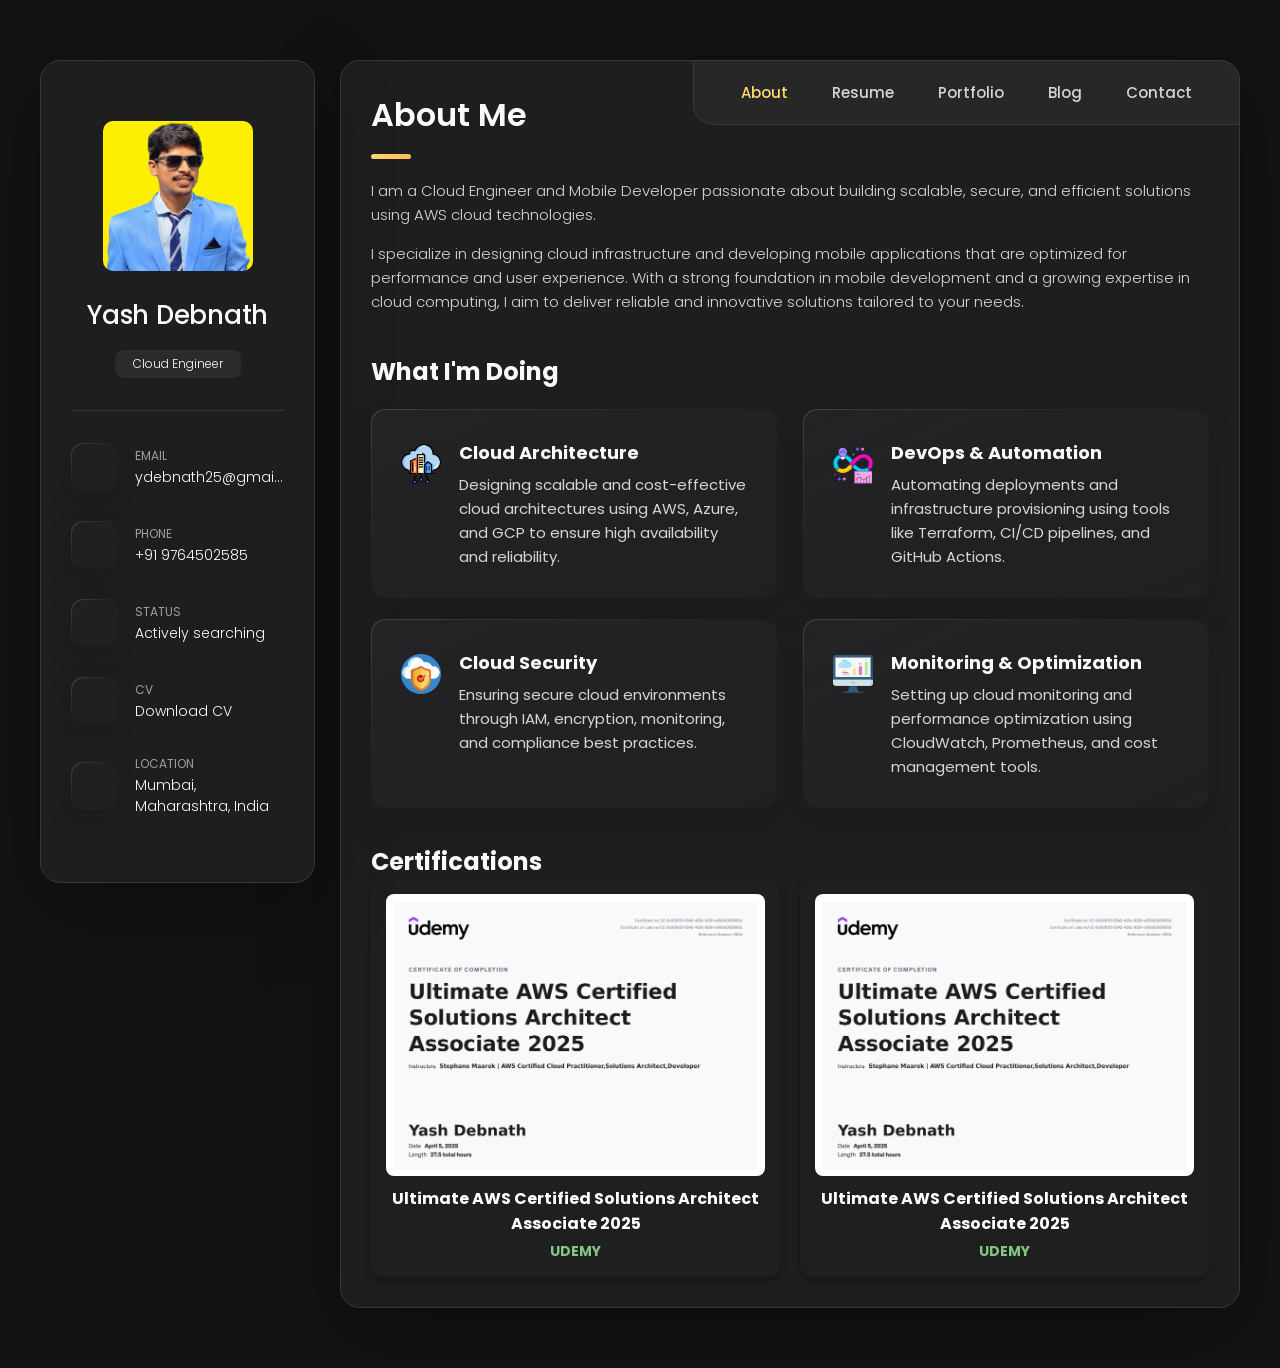
==== index.html @ f3ac8861 "updates" ====
<!DOCTYPE html>
<html lang="en">

<head>
  <meta charset="UTF-8">
  <meta http-equiv="X-UA-Compatible" content="IE=edge">
  <meta name="viewport" content="width=device-width, initial-scale=1.0">
  <title>Personal Portfolio</title>

  <!--
    - favicon
  -->
  <link rel="shortcut icon" href="./assets/images/logo.ico" type="image/x-icon">

  <!--
    - custom css link
  -->
  <link rel="stylesheet" href="./assets/css/style.css">

  <!--
    - google font link
  -->
  <link rel="preconnect" href="https://fonts.googleapis.com">
  <link rel="preconnect" href="https://fonts.gstatic.com" crossorigin>
  <link href="https://fonts.googleapis.com/css2?family=Poppins:wght@300;400;500;600&display=swap" rel="stylesheet">
</head>

<body>

  <!--
    - #MAIN
  -->

  <main>

    <!--
      - #SIDEBAR
    -->

    <aside class="sidebar" data-sidebar>

      <div class="sidebar-info">

        <figure class="avatar-box">
          <img src="./assets/images/yash_profile.png" alt="Yash Debnath" width="80">
        </figure>

        <div class="info-content">
          <h1 class="name" title="Yash Debnath">Yash Debnath</h1>

          <p class="title">Cloud Engineer</p>
        </div>

        <button class="info_more-btn" data-sidebar-btn>
          <span>Show Info</span>

          <ion-icon name="chevron-down"></ion-icon>
        </button>

      </div>

      <div class="sidebar-info_more">

        <div class="separator"></div>

        <ul class="contacts-list">

          <li class="contact-item">

            <div class="icon-box">
              <ion-icon name="mail-outline"></ion-icon>
            </div>

            <div class="contact-info">
              <p class="contact-title">Email</p>

              <a href="mailto:ydebnath25@gmail.com" class="contact-link">ydebnath25@gmail.com</a>
            </div>

          </li>

          <li class="contact-item">

            <div class="icon-box">
              <ion-icon name="phone-portrait-outline"></ion-icon>
            </div>

            <div class="contact-info">
              <p class="contact-title">Phone</p>

              <a href="tel:+12133522795" class="contact-link">+91 9764502585  </a>
            </div>

          </li>

          <li class="contact-item">
            <div class="icon-box">
              <ion-icon name="calendar-outline"></ion-icon>
            </div>
            <div class="contact-info">
              <p class="contact-title">Status</p>
              <time datetime="2025-04-24">Actively searching</time>
            </div>
          </li>
          
          <li class="contact-item">
            <div class="icon-box">
              <ion-icon name="document-outline"></ion-icon> <!-- Better icon for CV -->
            </div>
            <div class="contact-info">
              <p class="contact-title">CV</p>
              <a href="./assets/files/cv.pdf" download class="contact-link">Download CV</a>
            </div>
          </li>
          

          <li class="contact-item">

            <div class="icon-box">
              <ion-icon name="location-outline"></ion-icon>
            </div>

            <div class="contact-info">
              <p class="contact-title">Location</p>

              <address>Mumbai, Maharashtra, India</address>
            </div>

          </li>

        </ul>

        <div class="separator"></div>

        <ul class="social-list">

          <li class="social-item">
            <a href="https://www.linkedin.com/in/yash-debnath-438321228/" class="social-link" target="_blank">
              <ion-icon name="logo-linkedin"></ion-icon>
            </a>
          </li>
          
          <li class="social-item">
            <a href="https://github.com/dyash2" class="social-link" target="_blank">
              <ion-icon name="logo-github"></ion-icon>
            </a>
          </li>
          
          <li class="social-item">
            <a href="https://www.reddit.com/user/Wonderful-Ear-5003/" class="social-link" target="_blank">
              <ion-icon name="logo-reddit"></ion-icon>
            </a>
          </li>

          <li class="social-item">
            <a href="https://www.facebook.com/yash.debnath.7?mibextid=rS40aB7S9Ucbxw6v" class="social-link" target="_blank">
              <ion-icon name="logo-facebook"></ion-icon>
            </a>
          </li>
          

        </ul>

      </div>

    </aside>





    <!--
      - #main-content
    -->

    <div class="main-content">

      <!--
        - #NAVBAR
      -->

      <nav class="navbar">

        <ul class="navbar-list">

          <li class="navbar-item">
            <button class="navbar-link  active" data-nav-link>About</button>
          </li>

          <li class="navbar-item">
            <button class="navbar-link" data-nav-link>Resume</button>
          </li>

          <li class="navbar-item">
            <button class="navbar-link" data-nav-link>Portfolio</button>
          </li>

          <li class="navbar-item">
            <button class="navbar-link" data-nav-link>Blog</button>
          </li>

          <li class="navbar-item">
            <button class="navbar-link" data-nav-link>Contact</button>
          </li>

        </ul>

      </nav>





      <!--
        - #ABOUT
      -->

      <article class="about  active" data-page="about">

        <header>
          <h2 class="h2 article-title">About Me</h2>
        </header>

       <section class="about-text">
  <p>
    I am a Cloud Engineer and Mobile Developer passionate about building scalable, secure, and efficient solutions using AWS cloud technologies.
  </p>

  <p>
    I specialize in designing cloud infrastructure and developing mobile applications that are optimized for performance and user experience. With a strong foundation in mobile development and a growing expertise in cloud computing, I aim to deliver reliable and innovative solutions tailored to your needs.
  </p>
</section>

        </section>


        <!--
          - service
        -->

        <section class="service">

          <h3 class="h3 service-title">What I'm Doing</h3>
        
          <ul class="service-list">
        
            <li class="service-item">
              <div class="service-icon-box">
                <img src="./assets/images/logo/cloud_architecture.png" alt="Cloud architecture icon" width="40">
              </div>
              <div class="service-content-box">
                <h4 class="h4 service-item-title">Cloud Architecture</h4>
                <p class="service-item-text">
                  Designing scalable and cost-effective cloud architectures using AWS, Azure, and GCP to ensure high availability and reliability.
                </p>
              </div>
            </li>
        
            <li class="service-item">
              <div class="service-icon-box">
                <img src="./assets/images/logo/devops.png" alt="DevOps icon" width="40">
              </div>
              <div class="service-content-box">
                <h4 class="h4 service-item-title">DevOps & Automation</h4>
                <p class="service-item-text">
                  Automating deployments and infrastructure provisioning using tools like Terraform, CI/CD pipelines, and GitHub Actions.
                </p>
              </div>
            </li>
        
            <li class="service-item">
              <div class="service-icon-box">
                <img src="./assets/images/logo/cloud_security.png" alt="Cloud security icon" width="40">
              </div>
              <div class="service-content-box">
                <h4 class="h4 service-item-title">Cloud Security</h4>
                <p class="service-item-text">
                  Ensuring secure cloud environments through IAM, encryption, monitoring, and compliance best practices.
                </p>
              </div>
            </li>
        
            <li class="service-item">
              <div class="service-icon-box">
                <img src="./assets/images/logo/cloud_monitor.png" alt="Monitoring icon" width="40">
              </div>
              <div class="service-content-box">
                <h4 class="h4 service-item-title">Monitoring & Optimization</h4>
                <p class="service-item-text">
                  Setting up cloud monitoring and performance optimization using CloudWatch, Prometheus, and cost management tools.
                </p>
              </div>
            </li>
        
          </ul>
        
        </section>
        


        <!--
          - certifications
        -->

        <section class="certifications">
          <h3 class="h3 certifications-title">Certifications</h3>
        
          <ul class="certifications-list">
            <li class="certifications-item">
              <div class="certification-card">
                <img src="./assets/images/udemy_saa-03_jpg.jpg" alt="Java Programming Certificate" class="certificate-image">
                <h4 class="certification-title">Ultimate AWS Certified Solutions Architect Associate 2025</h4>
                <p class="certification-source">UDEMY</p>
              </div>
            </li>
        
            <li class="certifications-item">
              <div class="certification-card">
                <img src="./assets/images/udemy_saa-03_jpg.jpg" alt="Java Programming Certificate" class="certificate-image">
                <h4 class="certification-title">Ultimate AWS Certified Solutions Architect Associate 2025</h4>
                <p class="certification-source">UDEMY</p>
              </div>
            </li>
          </ul>
        </section>

        
        
        <!--
          - testimonials modal
        -->

        <div class="modal-container" data-modal-container>

          <div class="overlay" data-overlay></div>

          <section class="testimonials-modal">

            <button class="modal-close-btn" data-modal-close-btn>
              <ion-icon name="close-outline"></ion-icon>
            </button>

            <div class="modal-img-wrapper">
              <figure class="modal-avatar-box">
                <img src="./assets/images/avatar-1.png" alt="Daniel lewis" width="80" data-modal-img>
              </figure>

              <img src="./assets/images/icon-quote.svg" alt="quote icon">
            </div>

            <div class="modal-content">

              <h4 class="h3 modal-title" data-modal-title>Daniel lewis</h4>

              <time datetime="2021-06-14">14 June, 2021</time>

              <div data-modal-text>
                <p>
                  Richard was hired to create a corporate identity. We were very pleased with the work done. She has a
                  lot of experience
                  and is very concerned about the needs of client. Lorem ipsum dolor sit amet, ullamcous cididt
                  consectetur adipiscing
                  elit, seds do et eiusmod tempor incididunt ut laborels dolore magnarels alia.
                </p>
              </div>

            </div>

          </section>

        </div>


        <!--
          - clients
        -->

        <!-- <section class="clients">

          <h3 class="h3 clients-title">Clients</h3>

          <ul class="clients-list has-scrollbar">

            <li class="clients-item">
              <a href="#">
                <img src="./assets/images/logo-1-color.png" alt="client logo">
              </a>
            </li>

            <li class="clients-item">
              <a href="#">
                <img src="./assets/images/logo-2-color.png" alt="client logo">
              </a>
            </li>

            <li class="clients-item">
              <a href="#">
                <img src="./assets/images/logo-3-color.png" alt="client logo">
              </a>
            </li>

            <li class="clients-item">
              <a href="#">
                <img src="./assets/images/logo-4-color.png" alt="client logo">
              </a>
            </li>

            <li class="clients-item">
              <a href="#">
                <img src="./assets/images/logo-5-color.png" alt="client logo">
              </a>
            </li>

            <li class="clients-item">
              <a href="#">
                <img src="./assets/images/logo-6-color.png" alt="client logo">
              </a>
            </li>

          </ul>

        </section> -->

      </article>





      <!--
        - #RESUME
      -->

      <article class="resume" data-page="resume">

        <header>
          <h2 class="h2 article-title">Resume</h2>
        </header>
        <section class="timeline">

          <div class="title-wrapper">
            <div class="icon-box">
              <ion-icon name="book-outline"></ion-icon>
            </div>

            <h3 class="h3">Experience</h3>
          </div>

          <ol class="timeline-list">

            <li class="timeline-item">

              <div class="job-header">
                <h4 class="h4 timeline-item-title">Sai Ashirwad Informatia</h4>
                <span class="job-period">May 2024 - March 2025</span>
              </div>
            
              <h6 class="font-normal">Software Developer Associate - Flutter Developer</h6>

              <ul class="timeline-text">
                <li>Developed and maintained responsive mobile apps using Flutter for Android platforms</li>
                <li>Integrated REST APIs and third-party SDKs for enhanced app functionality</li>
                <li>Collaborated with UI/UX designers to implement intuitive user interfaces</li>
                <li>Performed unit testing and debugging to ensure high performance</li>
                <li>Used Git for version control and participated in code reviews</li>
              </ul>

            </li>
            <li class="timeline-item">
              <div class="job-header">
                <h4 class="h4 timeline-item-title">IDFC First Bank</h4>
                <span class="job-period">March 2023 - August 2023</span>
              </div>
            
              <h6 class="font-normal">Sales Manager - Consumer Durable Loan</h6>
            
              <ul class="timeline-text">
                <li>Developed and maintained responsive mobile apps using Flutter for Android platforms</li>
                <li>Integrated REST APIs and third-party SDKs for enhanced app functionality</li>
                <li>Collaborated with UI/UX designers to implement intuitive user interfaces</li>
                <li>Performed unit testing and debugging to ensure high performance</li>
                <li>Used Git for version control and participated in code reviews</li>
              </ul>
            </li>
            
           
          </ol>

        </section>
        <section class="timeline">

          <div class="title-wrapper">
            <div class="icon-box">
              <ion-icon name="book-outline"></ion-icon>
            </div>

            <h3 class="h3">Education</h3>
          </div>

          <ol class="timeline-list">

            <li class="timeline-item">
              <div class="job-header">
                <h4 class="h4 timeline-item-title">Annasaheb Vartak College</h4>
                <span class="job-period">2021 - 2024</span>
              </div>
              <p class="timeline-text">
                Bachelor of Science, Computer Science<br>
                
              </p>
              <p class="timeline-text">
               8.45 CGPA <br>
              </p>

            </li>

            <li class="timeline-item">
              <div class="job-header">
                <h4 class="h4 timeline-item-title">Vidyavikasini Junior College</h4>
                <span class="job-period">2019 - 2021</span>
              </div>
              <p class="timeline-text">
                Higher Secondary Certificate (HSC)
              </p>
              <p class="timeline-text">
                86.00 %<br>
               </p>
            </li>
            

          </ol>

        </section>

    

        <section class="skill">

          <h3 class="h3 skills-title">My skills</h3>

          <ul class="skills-list content-card">

            <li class="skills-item">

              <div class="title-wrapper">
                <h5 class="h5">Certifications</h5>
                <data value="80">80%</data>
              </div>

              <div class="skill-progress-bg">
                <div class="skill-progress-fill" style="width: 80%;"></div>
              </div>

            </li>

            <li class="skills-item">

              <div class="title-wrapper">
                <h5 class="h5">Graphic design</h5>
                <data value="70">70%</data>
              </div>

              <div class="skill-progress-bg">
                <div class="skill-progress-fill" style="width: 70%;"></div>
              </div>

            </li>

            <li class="skills-item">

              <div class="title-wrapper">
                <h5 class="h5">Branding</h5>
                <data value="90">90%</data>
              </div>

              <div class="skill-progress-bg">
                <div class="skill-progress-fill" style="width: 90%;"></div>
              </div>

            </li>

            <li class="skills-item">

              <div class="title-wrapper">
                <h5 class="h5">WordPress</h5>
                <data value="50">50%</data>
              </div>

              <div class="skill-progress-bg">
                <div class="skill-progress-fill" style="width: 50%;"></div>
              </div>

            </li>

          </ul>

        </section>

      </article>

<!-- [base64] -->
      <!--
        - #PORTFOLIO
      -->

      <article class="portfolio" data-page="portfolio">

        <header>
          <h2 class="h2 article-title">Portfolio</h2>
        </header>

        <section class="projects">

          <ul class="filter-list">

            <li class="filter-item">
              <button class="active" data-filter-btn>All</button>
            </li>

            <li class="filter-item">
              <button data-filter-btn>Certifications</button>
            </li>

            <li class="filter-item">
              <button data-filter-btn>Applications</button>
            </li>

            <li class="filter-item">
              <button data-filter-btn>Web development</button>
            </li>

          </ul>

          <div class="filter-select-box">

            <button class="filter-select" data-select>

              <div class="select-value" data-selecct-value>Select category</div>

              <div class="select-icon">
                <ion-icon name="chevron-down"></ion-icon>
              </div>

            </button>

            <ul class="select-list">

              <li class="select-item">
                <button data-select-item>All</button>
              </li>

              <li class="select-item">
                <button data-select-item>Certifications</button>
              </li>

              <li class="select-item">
                <button data-select-item>Applications</button>
              </li>

              <li class="select-item">
                <button data-select-item>Web development</button>
              </li>

            </ul>

          </div>

          <ul class="project-list">

            <li class="project-item  active" data-filter-item data-category="web development">
              <a href="#">

                <figure class="project-img">
                  <div class="project-item-icon-box">
                    <ion-icon name="eye-outline"></ion-icon>
                  </div>

                  <img src="./assets/images/project-1.jpg" alt="finance" loading="lazy">
                </figure>

                <h3 class="project-title">Finance</h3>

                <p class="project-category">Web development</p>

              </a>
            </li>

            <li class="project-item  active" data-filter-item data-category="web development">
              <a href="#">

                <figure class="project-img">
                  <div class="project-item-icon-box">
                    <ion-icon name="eye-outline"></ion-icon>
                  </div>

                  <img src="./assets/images/project-2.png" alt="orizon" loading="lazy">
                </figure>

                <h3 class="project-title">Orizon</h3>

                <p class="project-category">Web development</p>

              </a>
            </li>

            <li class="project-item  active" data-filter-item data-category="certifications">
              <a href="https://www.google.com" target="_blank">

                <figure class="project-img">
                  <div class="project-item-icon-box">
                    <ion-icon name="eye-outline"></ion-icon>
                  </div>

                  <img src="./assets/images/project-3.jpg" alt="fundo" loading="lazy">
                </figure>

                <h3 class="project-title">Fundo</h3>

                <p class="project-category">Certifications</p>

              </a>
            </li>

            <li class="project-item  active" data-filter-item data-category="applications">
              <a href="#">

                <figure class="project-img">
                  <div class="project-item-icon-box">
                    <ion-icon name="eye-outline"></ion-icon>
                  </div>

                  <img src="./assets/images/project-4.png" alt="brawlhalla" loading="lazy">
                </figure>

                <h3 class="project-title">Brawlhalla</h3>

                <p class="project-category">Applications</p>

              </a>
            </li>

            <li class="project-item  active" data-filter-item data-category="certifications">
              <a href="#">

                <figure class="project-img">
                  <div class="project-item-icon-box">
                    <ion-icon name="eye-outline"></ion-icon>
                  </div>

                  <img src="./assets/images/project-5.png" alt="dsm." loading="lazy">
                </figure>

                <h3 class="project-title">DSM.</h3>

                <p class="project-category">Certifications</p>

              </a>
            </li>

            <li class="project-item  active" data-filter-item data-category="certifications">
              <a href="#">

                <figure class="project-img">
                  <div class="project-item-icon-box">
                    <ion-icon name="eye-outline"></ion-icon>
                  </div>

                  <img src="./assets/images/project-6.png" alt="metaspark" loading="lazy">
                </figure>

                <h3 class="project-title">MetaSpark</h3>

                <p class="project-category">Certifications</p>

              </a>
            </li>

            <li class="project-item  active" data-filter-item data-category="web development">
              <a href="#">

                <figure class="project-img">
                  <div class="project-item-icon-box">
                    <ion-icon name="eye-outline"></ion-icon>
                  </div>

                  <img src="./assets/images/project-7.png" alt="summary" loading="lazy">
                </figure>

                <h3 class="project-title">Summary</h3>

                <p class="project-category">Web development</p>

              </a>
            </li>

            <li class="project-item  active" data-filter-item data-category="applications">
              <a href="#">

                <figure class="project-img">
                  <div class="project-item-icon-box">
                    <ion-icon name="eye-outline"></ion-icon>
                  </div>

                  <img src="./assets/images/project-8.jpg" alt="task manager" loading="lazy">
                </figure>

                <h3 class="project-title">Task Manager</h3>

                <p class="project-category">Applications</p>

              </a>
            </li>

            <li class="project-item  active" data-filter-item data-category="web development">
              <a href="#">

                <figure class="project-img">
                  <div class="project-item-icon-box">
                    <ion-icon name="eye-outline"></ion-icon>
                  </div>

                  <img src="./assets/images/project-9.png" alt="arrival" loading="lazy">
                </figure>

                <h3 class="project-title">Arrival</h3>

                <p class="project-category">Web development</p>

              </a>
            </li>

          </ul>

        </section>

      </article>

<!-- [base64] -->



      <!--
        - #BLOG
      -->

      <article class="blog" data-page="blog">

        <header>
          <h2 class="h2 article-title">Blog</h2>
        </header>

        <section class="blog-posts">

          <ul class="blog-posts-list">

            <li class="blog-post-item">
              <a href="#">

                <figure class="blog-banner-box">
                  <img src="./assets/images/blog-1.jpg" alt="Design conferences in 2022" loading="lazy">
                </figure>

                <div class="blog-content">

                  <div class="blog-meta">
                    <p class="blog-category">Design</p>

                    <span class="dot"></span>

                    <time datetime="2022-02-23">Fab 23, 2022</time>
                  </div>

                  <h3 class="h3 blog-item-title">Design conferences in 2022</h3>

                  <p class="blog-text">
                    Veritatis et quasi architecto beatae vitae dicta sunt, explicabo.
                  </p>

                </div>

              </a>
            </li>

            <li class="blog-post-item">
              <a href="#">

                <figure class="blog-banner-box">
                  <img src="./assets/images/blog-2.jpg" alt="Best fonts every designer" loading="lazy">
                </figure>

                <div class="blog-content">

                  <div class="blog-meta">
                    <p class="blog-category">Design</p>

                    <span class="dot"></span>

                    <time datetime="2022-02-23">Fab 23, 2022</time>
                  </div>

                  <h3 class="h3 blog-item-title">Best fonts every designer</h3>

                  <p class="blog-text">
                    Sed ut perspiciatis, nam libero tempore, cum soluta nobis est eligendi.
                  </p>

                </div>

              </a>
            </li>

            <li class="blog-post-item">
              <a href="#">

                <figure class="blog-banner-box">
                  <img src="./assets/images/blog-3.jpg" alt="Design digest #80" loading="lazy">
                </figure>

                <div class="blog-content">

                  <div class="blog-meta">
                    <p class="blog-category">Design</p>

                    <span class="dot"></span>

                    <time datetime="2022-02-23">Fab 23, 2022</time>
                  </div>

                  <h3 class="h3 blog-item-title">Design digest #80</h3>

                  <p class="blog-text">
                    Excepteur sint occaecat cupidatat no proident, quis nostrum exercitationem ullam corporis suscipit.
                  </p>

                </div>

              </a>
            </li>

            <li class="blog-post-item">
              <a href="#">

                <figure class="blog-banner-box">
                  <img src="./assets/images/blog-4.jpg" alt="UI interactions of the week" loading="lazy">
                </figure>

                <div class="blog-content">

                  <div class="blog-meta">
                    <p class="blog-category">Design</p>

                    <span class="dot"></span>

                    <time datetime="2022-02-23">Fab 23, 2022</time>
                  </div>

                  <h3 class="h3 blog-item-title">UI interactions of the week</h3>

                  <p class="blog-text">
                    Enim ad minim veniam, consectetur adipiscing elit, quis nostrud exercitation ullamco laboris nisi.
                  </p>

                </div>

              </a>
            </li>

            <li class="blog-post-item">
              <a href="#">

                <figure class="blog-banner-box">
                  <img src="./assets/images/blog-5.jpg" alt="The forgotten art of spacing" loading="lazy">
                </figure>

                <div class="blog-content">

                  <div class="blog-meta">
                    <p class="blog-category">Design</p>

                    <span class="dot"></span>

                    <time datetime="2022-02-23">Fab 23, 2022</time>
                  </div>

                  <h3 class="h3 blog-item-title">The forgotten art of spacing</h3>

                  <p class="blog-text">
                    Maxime placeat, sed do eiusmod tempor incididunt ut labore et dolore magna aliqua.
                  </p>

                </div>

              </a>
            </li>

            <li class="blog-post-item">
              <a href="#">

                <figure class="blog-banner-box">
                  <img src="./assets/images/blog-6.jpg" alt="Design digest #79" loading="lazy">
                </figure>

                <div class="blog-content">

                  <div class="blog-meta">
                    <p class="blog-category">Design</p>

                    <span class="dot"></span>

                    <time datetime="2022-02-23">Fab 23, 2022</time>
                  </div>

                  <h3 class="h3 blog-item-title">Design digest #79</h3>

                  <p class="blog-text">
                    Optio cumque nihil impedit uo minus quod maxime placeat, velit esse cillum.
                  </p>

                </div>

              </a>
            </li>

          </ul>

        </section>

      </article>





      <!--
        - #CONTACT
      -->

      <article class="contact" data-page="contact">

        <header>
          <h2 class="h2 article-title">Contact</h2>
        </header>

        <!-- <section class="mapbox" data-mapbox>
          <figure>
            <iframe
              src="https://www.google.com/maps/embed?pb=!1m18!1m12!1m3!1d199666.5651251294!2d-121.58334177520186!3d38.56165006739519!2m3!1f0!2f0!3f0!3m2!1i1024!2i768!4f13.1!3m3!1m2!1s0x809ac672b28397f9%3A0x921f6aaa74197fdb!2sSacramento%2C%20CA%2C%20USA!5e0!3m2!1sen!2sbd!4v1647608789441!5m2!1sen!2sbd"
              width="400" height="300" loading="lazy"></iframe>
          </figure>
        </section> -->

        <section class="contact-form">

          <!-- <h3 class="h3 form-title">Contact Form</h3> -->

          <form action="#" class="form" data-form>

            <div class="input-wrapper">
              <input type="text" name="fullname" class="form-input" placeholder="Full name" required data-form-input>

              <input type="email" name="email" class="form-input" placeholder="Email address" required data-form-input>
            </div>

            <textarea name="message" class="form-input" placeholder="Your Message" required data-form-input></textarea>

            <button class="form-btn" type="submit" disabled data-form-btn>
              <ion-icon name="paper-plane"></ion-icon>
              <span>Send Message</span>
            </button>

          </form>

        </section>

      </article>

    </div>

  </main>






  <!--
    - custom js link
  -->
  <script src="./assets/js/script.js"></script>

  <!--
  email js link
  -->
  <script type="text/javascript" src="https://cdn.emailjs.com/dist/email.min.js"></script>


  <!--
    - ionicon link
  -->
  <script type="module" src="https://unpkg.com/ionicons@5.5.2/dist/ionicons/ionicons.esm.js"></script>
  <script nomodule src="https://unpkg.com/ionicons@5.5.2/dist/ionicons/ionicons.js"></script>

</body>

</html>
---- assets/css/style.css ----
/*-----------------------------------*\
  #style.css
\*-----------------------------------*/


/**
 * copyright 2022 @codewithsadee
 */





/*-----------------------------------*\
  #CUSTOM PROPERTY
\*-----------------------------------*/

:root {

  /**
   * colors
   */

  /* gradient */

  --bg-gradient-onyx: linear-gradient(
    to bottom right, 
    hsl(240, 1%, 25%) 3%, 
    hsl(0, 0%, 19%) 97%
  );
  --bg-gradient-jet: linear-gradient(
    to bottom right, 
    hsla(240, 1%, 18%, 0.251) 0%, 
    hsla(240, 2%, 11%, 0) 100%
  ), hsl(240, 2%, 13%);
  --bg-gradient-yellow-1: linear-gradient(
    to bottom right, 
    hsl(45, 100%, 71%) 0%, 
    hsla(36, 100%, 69%, 0) 50%
  );
  --bg-gradient-yellow-2: linear-gradient(
    135deg, 
    hsla(45, 100%, 71%, 0.251) 0%, 
    hsla(35, 100%, 68%, 0) 59.86%
  ), hsl(240, 2%, 13%);
  --border-gradient-onyx: linear-gradient(
    to bottom right, 
    hsl(0, 0%, 25%) 0%, 
    hsla(0, 0%, 25%, 0) 50%
  );
  --text-gradient-yellow: linear-gradient(
    to right, 
    hsl(45, 100%, 72%), 
    hsl(35, 100%, 68%)
  );

  /* solid */
  

  --jet: hsl(0, 0%, 22%);
  --onyx: hsl(240, 1%, 17%);
  --eerie-black-1: hsl(240, 2%, 13%);
  --eerie-black-2: hsl(240, 2%, 12%);
  --smoky-black: hsl(0, 0%, 7%);
  --white-1: hsl(0, 0%, 100%);
  --white-2: hsl(0, 0%, 98%);
  --orange-yellow-crayola: hsl(45, 100%, 72%);
  --vegas-gold: hsl(45, 54%, 58%);
  --light-gray: hsl(0, 0%, 84%);
  --light-gray-70: hsla(0, 0%, 84%, 0.7);
  --bittersweet-shimmer: hsl(0, 43%, 51%);

  /**
   * typography
   */

  /* font-family */
  --ff-poppins: 'Poppins', sans-serif;

  /* font-size */
  --fs-1: 24px;
  --fs-2: 18px;
  --fs-3: 17px;
  --fs-4: 16px;
  --fs-5: 15px;
  --fs-6: 14px;
  --fs-7: 13px;
  --fs-8: 11px;

  /* font-weight */
  --fw-300: 300;
  --fw-400: 400;
  --fw-500: 500;
  --fw-600: 600;

  /**
   * shadow
   */
  
  --shadow-1: -4px 8px 24px hsla(0, 0%, 0%, 0.25);
  --shadow-2: 0 16px 30px hsla(0, 0%, 0%, 0.25);
  --shadow-3: 0 16px 40px hsla(0, 0%, 0%, 0.25);
  --shadow-4: 0 25px 50px hsla(0, 0%, 0%, 0.15);
  --shadow-5: 0 24px 80px hsla(0, 0%, 0%, 0.25);

  /**
   * transition
   */

  --transition-1: 0.25s ease;
  --transition-2: 0.5s ease-in-out;

}





/*-----------------------------------*\
  #RESET
\*-----------------------------------*/

*, *::before, *::after {
  margin: 0;
  padding: 0;
  box-sizing: border-box;
}

a { text-decoration: none; }

li { list-style: none; }

img, ion-icon, a, button, time, span { display: block; }

button {
  font: inherit;
  background: none;
  border: none;
  text-align: left;
  cursor: pointer;
}

input, textarea {
  display: block;
  width: 100%;
  background: none;
  font: inherit;
}

::selection {
  background: var(--orange-yellow-crayola);
  color: var(--smoky-black);
}

:focus { outline-color: var(--orange-yellow-crayola); }

html { font-family: var(--ff-poppins); }

body { background: var(--smoky-black); }





/*-----------------------------------*\
  #REUSED STYLE
\*-----------------------------------*/

.sidebar,
article {
  background: var(--eerie-black-2);
  border: 1px solid var(--jet);
  border-radius: 20px;
  padding: 15px;
  box-shadow: var(--shadow-1);
  z-index: 1;
}

.separator {
  width: 100%;
  height: 1px;
  background: var(--jet);
  margin: 16px 0;
}

.icon-box {
  position: relative;
  background: var(--border-gradient-onyx);
  width: 30px;
  height: 30px;
  border-radius: 8px;
  display: flex;
  justify-content: center;
  align-items: center;
  font-size: 16px;
  color: var(--orange-yellow-crayola);
  box-shadow: var(--shadow-1);
  z-index: 1;
}

.icon-box::before {
  content: "";
  position: absolute;
  inset: 1px;
  background: var(--eerie-black-1);
  border-radius: inherit;
  z-index: -1;
}

.icon-box ion-icon { --ionicon-stroke-width: 35px; }

article { display: none; }

article.active {
  display: block;
  animation: fade 0.5s ease backwards;
}

@keyframes fade {
  0% { opacity: 0; }
  100% { opacity: 1; }
}

.h2,
.h3,
.h4,
.h5 {
  color: var(--white-2);
  text-transform: capitalize;
}


.h2 { font-size: var(--fs-1); }

.h3 { font-size: var(--fs-2); }

.h4 { font-size: var(--fs-4); }

.h5 {
  font-size: var(--fs-7);
  font-weight: var(--fw-500);
}

.font-normal {
  font-size: var(--fs-7);
  color: var(--light-gray-70);
  font-weight: normal;
}

.article-title {
  position: relative;
  padding-bottom: 7px;
}

.article-title::after {
  content: "";
  position: absolute;
  bottom: 0;
  left: 0;
  width: 30px;
  height: 3px;
  background: var(--text-gradient-yellow);
  border-radius: 3px;
}

.has-scrollbar::-webkit-scrollbar {
  width: 5px; /* for vertical scrollbar */
  height: 5px; /* for horizontal scrollbar */
}

.has-scrollbar::-webkit-scrollbar-track {
  background: var(--onyx);
  border-radius: 5px;
}

.has-scrollbar::-webkit-scrollbar-thumb {
  background: var(--orange-yellow-crayola);
  border-radius: 5px;
}

.has-scrollbar::-webkit-scrollbar-button { width: 20px; }

.content-card {
  position: relative;
  background: var(--border-gradient-onyx);
  padding: 15px;
  padding-top: 45px;
  border-radius: 14px;
  box-shadow: var(--shadow-2);
  cursor: pointer;
  z-index: 1;
}

.content-card::before {
  content: "";
  position: absolute;
  inset: 1px;
  background: var(--bg-gradient-jet);
  border-radius: inherit;
  z-index: -1;
}





/*-----------------------------------*\
  #MAIN
\*-----------------------------------*/

main {
  margin: 15px 12px;
  margin-bottom: 75px;
  min-width: 259px;
}





/*-----------------------------------*\
  #SIDEBAR
\*-----------------------------------*/

.sidebar {
  margin-bottom: 15px;
  max-height: 112px;
  overflow: hidden;
  transition: var(--transition-2);
}

.sidebar.active { max-height: 405px; }

.sidebar-info {
  position: relative;
  display: flex;
  justify-content: flex-start;
  align-items: center;
  gap: 15px;
}

.avatar-box {
  background: var(--bg-gradient-onyx);
  border-radius: 20px;
}

.info-content .name {
  color: var(--white-2);
  font-size: var(--fs-3);
  font-weight: var(--fw-500);
  letter-spacing: -0.25px;
  margin-bottom: 10px;
}

.info-content .title {
  color: var(--white-1);
  background: var(--onyx);
  font-size: var(--fs-8);
  font-weight: var(--fw-300);
  width: max-content;
  padding: 3px 12px;
  border-radius: 8px;
}

.info_more-btn {
  position: absolute;
  top: -15px;
  right: -15px;
  border-radius: 0 15px;
  font-size: 13px;
  color: var(--orange-yellow-crayola);
  background: var(--border-gradient-onyx);
  padding: 10px;
  box-shadow: var(--shadow-2);
  transition: var(--transition-1);
  z-index: 1;
}

.info_more-btn::before {
  content: "";
  position: absolute;
  inset: 1px;
  border-radius: inherit;
  background: var(--bg-gradient-jet);
  transition: var(--transition-1);
  z-index: -1;
}

.info_more-btn:hover,
.info_more-btn:focus { background: var(--bg-gradient-yellow-1); }

.info_more-btn:hover::before,
.info_more-btn:focus::before { background: var(--bg-gradient-yellow-2); }

.info_more-btn span { display: none; }

.sidebar-info_more {
  opacity: 0;
  visibility: hidden;
  transition: var(--transition-2);
}

.sidebar.active .sidebar-info_more {
  opacity: 1;
  visibility: visible;
}

.contacts-list {
  display: grid;
  grid-template-columns: 1fr;
  gap: 16px;
}

.contact-item {
  min-width: 100%;
  display: flex;
  align-items: center;
  gap: 16px;
}

.contact-info {
  max-width: calc(100% - 46px);
  width: calc(100% - 46px);
}

.contact-title {
  color: var(--light-gray-70);
  font-size: var(--fs-8);
  text-transform: uppercase;
  margin-bottom: 2px;
}

.contact-info :is(.contact-link, time, address) {
  color: var(--white-2);
  font-size: var(--fs-7);
}

.contact-info address { font-style: normal; }

.social-list {
  display: flex;
  justify-content: flex-start;
  align-items: center;
  gap: 15px;
  padding-bottom: 4px;
  padding-left: 7px;
}

.social-item .social-link {
  color: var(--light-gray-70);
  font-size: 18px;
}


.social-item .social-link:hover { color: var(--light-gray); }





/*-----------------------------------*\
  #NAVBAR
\*-----------------------------------*/

.navbar {
  position: fixed;
  bottom: 0;
  left: 0;
  width: 100%;
  background: hsla(240, 1%, 17%, 0.75);
  backdrop-filter: blur(10px);
  border: 1px solid var(--jet);
  border-radius: 12px 12px 0 0;
  box-shadow: var(--shadow-2);
  z-index: 5;
}

.navbar-list {
  display: flex;
  flex-wrap: wrap;
  justify-content: center;
  align-items: center;
  padding: 0 10px;
}

.navbar-link {
  color: var(--light-gray);
  font-size: var(--fs-8);
  padding: 20px 7px;
  transition: color var(--transition-1);
}

.navbar-link:hover,
.navbar-link:focus { color: var(--light-gray-70); }

.navbar-link.active { color: var(--orange-yellow-crayola); }





/*-----------------------------------*\
  #ABOUT
\*-----------------------------------*/

.about .article-title { margin-bottom: 15px; }

.about-text {
  color: var(--light-gray);
  font-size: var(--fs-6);
  font-weight: var(--fw-300);
  line-height: 1.6;
}

.about-text p { margin-bottom: 15px; }



/**
 * #service 
 */

.service { margin-bottom: 35px; }

.service-title { margin-bottom: 20px; }

.service-list {
  display: grid;
  grid-template-columns: 1fr;
  gap: 20px;
}

.service-item {
  position: relative;
  background: var(--border-gradient-onyx);
  padding: 20px;
  border-radius: 14px;
  box-shadow: var(--shadow-2);
  z-index: 1;
}

.service-item::before {
  content: "";
  position: absolute;
  inset: 1px;
  background: var(--bg-gradient-jet);
  border-radius: inherit;
  z-index: -1;
}

.service-icon-box { margin-bottom: 10px; }

.service-icon-box img { margin: auto; }

.service-content-box { text-align: center; }

.service-item-title { margin-bottom: 7px; }

.service-item-text {
  color: var(--light-gray);
  font-size: var(--fs-6);
  font-weight: var(--fw-3);
  line-height: 1.6;
}


/**
 * #testimonials 
 */

.testimonials { margin-bottom: 30px; }

.testimonials-title { margin-bottom: 20px; }

.testimonials-list {
  display: flex;
  justify-content: flex-start;
  align-items: flex-start;
  gap: 15px;
  margin: 0 -15px;
  padding: 25px 15px;
  padding-bottom: 35px;
  overflow-x: auto;
  scroll-behavior: smooth;
  overscroll-behavior-inline: contain;
  scroll-snap-type: inline mandatory;
}

.testimonials-item {
  min-width: 100%;
  scroll-snap-align: center;
}

.testimonials-avatar-box {
  position: absolute;
  top: 0;
  left: 0;
  transform: translate(15px, -25px);
  background: var(--bg-gradient-onyx);
  border-radius: 14px;
  box-shadow: var(--shadow-1);
}

.testimonials-item-title { margin-bottom: 7px; }

.testimonials-text {
  color: var(--light-gray);
  font-size: var(--fs-6);
  font-weight: var(--fw-300);
  line-height: 1.6;
  display: -webkit-box;
  line-clamp: 4;
  -webkit-line-clamp: 4;
  -webkit-box-orient: vertical;
  overflow: hidden;
}


/**
 * #testimonials-modal
 */

.modal-container {
  position: fixed;
  top: 0;
  left: 0;
  width: 100%;
  height: 100%;
  display: flex;
  justify-content: center;
  align-items: center;
  overflow-y: auto;
  overscroll-behavior: contain;
  z-index: 20;
  pointer-events: none;
  visibility: hidden;
}

.modal-container::-webkit-scrollbar { display: none; }

.modal-container.active {
  pointer-events: all;
  visibility: visible;
}

.overlay {
  position: fixed;
  top: 0;
  left: 0;
  width: 100%;
  height: 100vh;
  background: hsl(0, 0%, 5%);
  opacity: 0;
  visibility: hidden;
  pointer-events: none;
  z-index: 1;
  transition: var(--transition-1);
}

.overlay.active {
  opacity: 0.8;
  visibility: visible;
  pointer-events: all;
}

.testimonials-modal {
  background: var(--eerie-black-2);
  position: relative;
  padding: 15px;
  margin: 15px 12px;
  border: 1px solid var(--jet);
  border-radius: 14px;
  box-shadow: var(--shadow-5);
  transform: scale(1.2);
  opacity: 0;
  transition: var(--transition-1);
  z-index: 2;
}

.modal-container.active .testimonials-modal {
  transform: scale(1);
  opacity: 1;
}

.modal-close-btn {
  position: absolute;
  top: 15px;
  right: 15px;
  background: var(--onyx);
  border-radius: 8px;
  width: 32px;
  height: 32px;
  display: flex;
  justify-content: center;
  align-items: center;
  color: var(--white-2);
  font-size: 18px;
  opacity: 0.7;
}

.modal-close-btn:hover,
.modal-close-btn:focus { opacity: 1; }

.modal-close-btn ion-icon { --ionicon-stroke-width: 50px; }

.modal-avatar-box {
  background: var(--bg-gradient-onyx);
  width: max-content;
  border-radius: 14px;
  margin-bottom: 15px;
  box-shadow: var(--shadow-2);
}

.modal-img-wrapper > img { display: none; }

.modal-title { margin-bottom: 4px; }

.modal-content time {
  font-size: var(--fs-6);
  color: var(--light-gray-70);
  font-weight: var(--fw-300);
  margin-bottom: 10px;
}

.modal-content p {
  color: var(--light-gray);
  font-size: var(--fs-6);
  font-weight: var(--fw-300);
  line-height: 1.6;
}

.certifications-list {
  list-style: none;
  padding: 0;
  display: grid;
  grid-template-columns: repeat(auto-fit, minmax(210px, 1fr));
  gap: 20px;
}

.certification-card {
  background-color: #1f1f1f;
  border-radius: 12px;
  padding: 15px;
  text-align: center;
  box-shadow: 0 4px 8px rgba(0,0,0,0.3);
}

.certificate-image {
  width: 100%;
  height: auto;
  border-radius: 8px;
}

.certification-title {
  font-size: 16px;
  margin: 10px 0 5px;
  color: #ffffff;
}

.certification-source {
  font-size: 14px;
  color: #81c784;
  font-weight: bold;
}



/**
 * #clients 
 */

.clients { margin-bottom: 15px; }

.clients-list {
  display: flex;
  justify-content: flex-start;
  align-items: flex-start;
  gap: 15px;
  margin: 0 -15px;
  padding: 25px;
  padding-bottom: 25px;
  overflow-x: auto;
  scroll-behavior: smooth;
  overscroll-behavior-inline: contain;
  scroll-snap-type: inline mandatory;
  scroll-padding-inline: 25px;
}

.clients-item {
  min-width: 50%;
  scroll-snap-align: start;
}

.clients-item img {
  width: 100%;
  filter: grayscale(1);
  transition: var(--transition-1);
}

.clients-item img:hover { filter: grayscale(0); }





/*-----------------------------------*\
  #RESUME
\*-----------------------------------*/

.article-title { margin-bottom: 30px; }


/**
 * education and experience 
 */

.timeline { margin-bottom: 30px; }

.timeline .title-wrapper {
  display: flex;
  align-items: center;
  gap: 15px;
  margin-bottom: 25px;
}

.timeline-list {
  font-size: var(--fs-6);
  margin-left: 45px;
}

.timeline-item { position: relative; }

.timeline-item:not(:last-child) { margin-bottom: 20px; }

.job-header {
  display: flex;
  justify-content: space-between;
  align-items: center;
  margin-bottom: 10px; /* Adjust space between job title and period */
}

.timeline-item-title {
  font-size: var(--fs-6);
  line-height: 1.3;
  margin: 0;
}

.job-period {
  font-size: 0.95rem;
  color: var(--light-gray);
}


.timeline-list span {
  color: var(--vegas-gold);
  font-weight: var(--fw-400);
  line-height: 1.6;
}

.timeline-item:not(:last-child)::before {
  content: "";
  position: absolute;
  top: -25px;
  left: -30px;
  width: 1px;
  height: calc(100% + 50px);
  background: var(--jet);
}

.timeline-item::after {
  content: "";
  position: absolute;
  top: 5px;
  left: -33px;
  height: 6px;
  width: 6px;
  background: var(--text-gradient-yellow);
  border-radius: 50%;
  box-shadow: 0 0 0 4px var(--jet);
}

.timeline-text {
  color: var(--light-gray-70);
  font-weight: var(--fw-300);
  line-height: 1.6;
  padding-left: 20px;
  list-style: none; /* Remove default bullets */
  position: relative;
}

.timeline-text li {
  position: relative;
  padding-left: 15px;
}

.timeline-text li::before {
  content: '•';
  position: absolute;
  left: 0;
  color: white; /* Bullet color */
  font-size: 1.2em;
  line-height: 1;
}




/**
 * skills 
 */

.skills-title { margin-bottom: 20px; }

.skills-list { padding: 20px; }


.skills-item:not(:last-child) { margin-bottom: 15px; }

.skill .title-wrapper {
  display: flex;
  align-items: center;
  gap: 5px;
  margin-bottom: 8px;
}

.skill .title-wrapper data {
  color: var(--light-gray);
  font-size: var(--fs-7);
  font-weight: var(--fw-300);
}

.skill-progress-bg {
  background: var(--jet);
  width: 100%;
  height: 8px;
  border-radius: 10px;
}

.skill-progress-fill {
  background: var(--text-gradient-yellow);
  height: 100%;
  border-radius: inherit;
}





/*-----------------------------------*\
  #PORTFOLIO
\*-----------------------------------*/

.filter-list { display: none; }

.filter-select-box {
  position: relative;
  margin-bottom: 25px;
}

.filter-select {
  background: var(--eerie-black-2);
  color: var(--light-gray);
  display: flex;
  justify-content: space-between;
  align-items: center;
  width: 100%;
  padding: 12px 16px;
  border: 1px solid var(--jet);
  border-radius: 14px;
  font-size: var(--fs-6);
  font-weight: var(--fw-300);
}

.filter-select.active .select-icon { transform: rotate(0.5turn); }

.select-list {
  background: var(--eerie-black-2);
  position: absolute;
  top: calc(100% + 6px);
  width: 100%;
  padding: 6px;
  border: 1px solid var(--jet);
  border-radius: 14px;
  z-index: 2;
  opacity: 0;
  visibility: hidden;
  pointer-events: none;
  transition: 0.15s ease-in-out;
}

.filter-select.active + .select-list {
  opacity: 1;
  visibility: visible;
  pointer-events: all;
}

.select-item button {
  background: var(--eerie-black-2);
  color: var(--light-gray);
  font-size: var(--fs-6);
  font-weight: var(--fw-300);
  text-transform: capitalize;
  width: 100%;
  padding: 8px 10px;
  border-radius: 8px;
}

.select-item button:hover { --eerie-black-2: hsl(240, 2%, 20%); }

.project-list {
  display: grid;
  grid-template-columns: 1fr;
  gap: 30px;
  margin-bottom: 10px;
}

.project-item { display: none; }

.project-item.active {
  display: block;
  animation: scaleUp 0.25s ease forwards;
}

@keyframes scaleUp {
  0% { transform: scale(0.5); }
  100% { transform: scale(1); }
}

.project-item > a { width: 100%; }

.project-img {
  position: relative;
  width: 100%;
  height: 200px;
  border-radius: 16px;
  overflow: hidden;
  margin-bottom: 15px;
}

.project-img::before {
  content: "";
  position: absolute;
  top: 0;
  left: 0;
  width: 100%;
  height: 100%;
  background: transparent;
  z-index: 1;
  transition: var(--transition-1);
}

.project-item > a:hover .project-img::before { background: hsla(0, 0%, 0%, 0.5); }

.project-item-icon-box {
  --scale: 0.8;

  background: var(--jet);
  color: var(--orange-yellow-crayola);
  position: absolute;
  top: 50%;
  left: 50%;
  transform: translate(-50%, -50%) scale(var(--scale));
  font-size: 20px;
  padding: 18px;
  border-radius: 12px;
  opacity: 0;
  z-index: 1;
  transition: var(--transition-1);
}

.project-item > a:hover .project-item-icon-box {
  --scale: 1;
  opacity: 1;
}

.project-item-icon-box ion-icon { --ionicon-stroke-width: 50px; }

.project-img img {
  width: 100%;
  height: 100%;
  object-fit: cover;
  transition: var(--transition-1);
}

.project-item > a:hover img { transform: scale(1.1); }

.project-title,
.project-category { margin-left: 10px; }

.project-title {
  color: var(--white-2);
  font-size: var(--fs-5);
  font-weight: var(--fw-400);
  text-transform: capitalize;
  line-height: 1.3;
}

.project-category {
  color: var(--light-gray-70);
  font-size: var(--fs-6);
  font-weight: var(--fw-300);
}





/*-----------------------------------*\
  #BLOG
\*-----------------------------------*/

.blog-posts { margin-bottom: 10px; }

.blog-posts-list {
  display: grid;
  grid-template-columns: 1fr;
  gap: 20px;
}

.blog-post-item > a {
  position: relative;
  background: var(--border-gradient-onyx);
  height: 100%;
  box-shadow: var(--shadow-4);
  border-radius: 16px;
  z-index: 1;
}

.blog-post-item > a::before {
  content: "";
  position: absolute;
  inset: 1px;
  border-radius: inherit;
  background: var(--eerie-black-1);
  z-index: -1;
}

.blog-banner-box {
  width: 100%;
  height: 200px;
  border-radius: 12px;
  overflow: hidden;
}

.blog-banner-box img {
  width: 100%;
  height: 100%;
  object-fit: cover;
  transition: var(--transition-1);
}

.blog-post-item > a:hover .blog-banner-box img { transform: scale(1.1); }

.blog-content { padding: 15px; }

.blog-meta {
  display: flex;
  justify-content: flex-start;
  align-items: center;
  gap: 7px;
  margin-bottom: 10px;
}

.blog-meta :is(.blog-category, time) {
  color: var(--light-gray-70);
  font-size: var(--fs-6);
  font-weight: var(--fw-300);
}

.blog-meta .dot {
  background: var(--light-gray-70);
  width: 4px;
  height: 4px;
  border-radius: 4px;
}

.blog-item-title {
  margin-bottom: 10px;
  line-height: 1.3;
  transition: var(--transition-1);
}

.blog-post-item > a:hover .blog-item-title { color: var(--orange-yellow-crayola); }

.blog-text {
  color: var(--light-gray);
  font-size: var(--fs-6);
  font-weight: var(--fw-300);
  line-height: 1.6;
}





/*-----------------------------------*\
  #CONTACT
\*-----------------------------------*/

.mapbox {
  position: relative;
  height: 250px;
  width: 100%;
  border-radius: 16px;
  margin-bottom: 30px;
  border: 1px solid var(--jet);
  overflow: hidden;
}

.mapbox figure { height: 100%; }

.mapbox iframe {
  width: 100%;
  height: 100%;
  border: none;
  filter: grayscale(1) invert(1);
}

.contact-form { margin-bottom: 10px; }

.form-title { margin-bottom: 20px; }

.input-wrapper {
  display: grid;
  grid-template-columns: 1fr;
  gap: 25px;
  margin-bottom: 25px;
}

.form-input {
  color: var(--white-2);
  font-size: var(--fs-6);
  font-weight: var(--fw-400);
  padding: 13px 20px;
  border: 1px solid var(--jet);
  border-radius: 14px;
  outline: none;
}

.form-input::placeholder { font-weight: var(--fw-500); }

.form-input:focus { border-color: var(--orange-yellow-crayola); }

textarea.form-input {
  min-height: 100px;
  height: 120px;
  max-height: 200px;
  resize: vertical;
  margin-bottom: 25px;
}

textarea.form-input::-webkit-resizer { display: none; }

.form-input:focus:invalid { border-color: var(--bittersweet-shimmer); }

.form-btn {
  position: relative;
  width: 100%;
  background: var(--border-gradient-onyx);
  color: var(--orange-yellow-crayola);
  display: flex;
  justify-content: center;
  align-items: center;
  gap: 10px;
  padding: 13px 20px;
  border-radius: 14px;
  font-size: var(--fs-6);
  text-transform: capitalize;
  box-shadow: var(--shadow-3);
  z-index: 1;
  transition: var(--transition-1);
}

.form-btn::before {
  content: "";
  position: absolute;
  inset: 1px;
  background: var(--bg-gradient-jet);
  border-radius: inherit;
  z-index: -1;
  transition: var(--transition-1);
}

.form-btn ion-icon { font-size: 16px; }

.form-btn:hover { background: var(--bg-gradient-yellow-1); }

.form-btn:hover::before { background: var(--bg-gradient-yellow-2); }

.form-btn:disabled {
  opacity: 0.7;
  cursor: not-allowed;
}

.form-btn:disabled:hover { background: var(--border-gradient-onyx); }

.form-btn:disabled:hover::before { background: var(--bg-gradient-jet); }





/*-----------------------------------*\
  #RESPONSIVE
\*-----------------------------------*/

/**
 * responsive larger than 450px screen
 */

@media (min-width: 450px) {

  /**
   * client
   */

  .clients-item { min-width: calc(33.33% - 10px); }



  /**
   * #PORTFOLIO, BLOG 
   */

  .project-img,
  .blog-banner-box { height: auto; }

}





/**
 * responsive larger than 580px screen
 */

@media (min-width: 580px) {

  /**
   * CUSTOM PROPERTY
   */

  :root {

    /**
     * typography
     */

    --fs-1: 32px;
    --fs-2: 24px;
    --fs-3: 26px;
    --fs-4: 18px;
    --fs-6: 15px;
    --fs-7: 15px;
    --fs-8: 12px;

  }



  /**
   * #REUSED STYLE
   */

  .sidebar, article {
    width: 520px;
    margin-inline: auto;
    padding: 30px;
  }

  .article-title {
    font-weight: var(--fw-600);
    padding-bottom: 15px;
  }

  .article-title::after {
    width: 40px;
    height: 5px;
  }

  .icon-box {
    width: 48px;
    height: 48px;
    border-radius: 12px;
    font-size: 18px;
  }



  /**
   * #MAIN
   */

  main {
    margin-top: 60px;
    margin-bottom: 100px;
  }



  /**
   * #SIDEBAR
   */

   

  .sidebar {
    max-height: 180px;
    margin-bottom: 30px;
  }

  .sidebar.active { max-height: 584px; }

  .sidebar-info { gap: 25px; }

  .avatar-box {
    border-radius: 30px; /* Optional – applies to the container */
  }
  
  .avatar-box img {
    width: 120px;
    border-radius: 10px; /* This adds the 10px curve to the image itself */
  }
  

  .info-content .name { margin-bottom: 15px; }

  .info-content .title { padding: 5px 18px; }

  .info_more-btn {
    top: -30px;
    right: -30px;
    padding: 10px 15px;
  }

  .info_more-btn span {
    display: block;
    font-size: var(--fs-8);
  }

  .info_more-btn ion-icon { display: none; }

  .separator { margin: 32px 0; }

  .contacts-list { gap: 20px; }

  .contact-info {
    max-width: calc(100% - 64px);
    width: calc(100% - 64px);
  }



  /**
   * #NAVBAR
   */

  .navbar { border-radius: 20px 20px 0 0; }

  .navbar-list { gap: 20px; }

  .navbar-link { --fs-8: 14px; }



  /**
   * #ABOUT
   */

  .about .article-title { margin-bottom: 20px; }

  .about-text { margin-bottom: 40px; }

  /* service */

  .service-item {
    display: flex;
    justify-content: flex-start;
    align-items: flex-start;
    gap: 18px;
    padding: 30px;
  }

  .service-icon-box {
    margin-bottom: 0;
    margin-top: 5px;
  }

  .service-content-box { text-align: left; }

  /* testimonials */

  .testimonials-title { margin-bottom: 25px; }

  .testimonials-list {
    gap: 30px;
    margin: 0 -30px;
    padding: 30px;
    padding-bottom: 35px;
  }

  .content-card {
    padding: 30px;
    padding-top: 25px;
  }

  .testimonials-avatar-box {
    transform: translate(30px, -30px);
    border-radius: 20px;
  }

  .testimonials-avatar-box img { width: 80px; }

  .testimonials-item-title {
    margin-bottom: 10px;
    margin-left: 95px;
  }

  .testimonials-text {
    line-clamp: 2;
    -webkit-line-clamp: 2;
  }

  /* testimonials modal */

  .modal-container { padding: 20px; }

  .testimonials-modal {
    display: flex;
    justify-content: flex-start;
    align-items: stretch;
    gap: 25px;
    padding: 30px;
    border-radius: 20px;
  }

  .modal-img-wrapper {
    display: flex;
    flex-direction: column;
    align-items: center;
  }

  .modal-avatar-box {
    border-radius: 18px;
    margin-bottom: 0;
  }

  .modal-avatar-box img { width: 65px; }

  .modal-img-wrapper > img {
    display: block;
    flex-grow: 1;
    width: 35px;
  }

  /* clients */

  .clients-list {
    gap: 50px;
    margin: 0 -30px;
    padding: 45px;
    scroll-padding-inline: 45px;
  }

  .clients-item { min-width: calc(33.33% - 35px); }



  /**
   * #RESUME
   */

  .timeline-list { margin-left: 65px; }

  .timeline-item:not(:last-child)::before { left: -40px; }

  .timeline-item::after {
    height: 8px;
    width: 8px;
    left: -43px;
  }

  .skills-item:not(:last-child) { margin-bottom: 25px; }



  /**
   * #PORTFOLIO, BLOG
   */

  .project-img, .blog-banner-box { border-radius: 16px; }

  .blog-posts-list { gap: 30px; }

  .blog-content { padding: 25px; }



  /**
   * #CONTACT
   */

  .mapbox {
    height: 380px;
    border-radius: 18px;
  }

  .input-wrapper {
    gap: 30px;
    margin-bottom: 30px;
  }

  .form-input { padding: 15px 20px; }

  textarea.form-input { margin-bottom: 30px; }

  .form-btn {
    --fs-6: 16px;
    padding: 16px 20px;
  }

  .form-btn ion-icon { font-size: 18px; }

}





/**
 * responsive larger than 768px screen
 */

@media (min-width: 768px) {

  /**
   * REUSED STYLE
   */

  .sidebar, article { width: 700px; }

  .has-scrollbar::-webkit-scrollbar-button { width: 100px; }



  /**
   * SIDEBAR
   */

  .contacts-list {
    grid-template-columns: 1fr 1fr;
    gap: 30px 15px;
  }



  /**
   * NAVBAR
   */

  .navbar-link { --fs-8: 15px; }



  /**
   * ABOUT
   */

  /* testimonials modal */

  .testimonials-modal {
    gap: 35px;
    max-width: 680px;
  }

  .modal-avatar-box img { width: 80px; }



  /**
   * PORTFOLIO
   */

  .article-title { padding-bottom: 20px; }

  .filter-select-box { display: none; }

  .filter-list {
    display: flex;
    justify-content: flex-start;
    align-items: center;
    gap: 25px;
    padding-left: 5px;
    margin-bottom: 30px;
  }

  .filter-item button {
    color: var(--light-gray);
    font-size: var(--fs-5);
    transition: var(--transition-1);
  }

  .filter-item button:hover { color: var(--light-gray-70); }

  .filter-item button.active { color: var(--orange-yellow-crayola); }

  /* portfolio and blog grid */

  .project-list, .blog-posts-list { grid-template-columns: 1fr 1fr; }



  /**
   * CONTACT
   */

  .input-wrapper { grid-template-columns: 1fr 1fr; }

  .form-btn {
    width: max-content;
    margin-left: auto;
  }
  
}





/**
 * responsive larger than 1024px screen
 */

@media (min-width: 1024px) {

  /**
   * CUSTOM PROPERTY
   */

  :root {

    /**
    * shadow
    */

    --shadow-1: -4px 8px 24px hsla(0, 0%, 0%, 0.125);
    --shadow-2: 0 16px 30px hsla(0, 0%, 0%, 0.125);
    --shadow-3: 0 16px 40px hsla(0, 0%, 0%, 0.125);

  }



  /**
   * REUSED STYLE
   */

  .sidebar, article {
    width: 950px;
    box-shadow: var(--shadow-5);
  }



  /**
   * MAIN 
   */

  main { margin-bottom: 60px; }

  .main-content {
    position: relative;
    width: max-content;
    margin: auto;
  }



  /**
   * NAVBAR
   */

  .navbar {
    position: absolute;
    bottom: auto;
    top: 0;
    left: auto;
    right: 0;
    width: max-content;
    border-radius: 0 20px;
    padding: 0 20px;
    box-shadow: none;
  }

  .navbar-list {
    gap: 30px;
    padding: 0 20px;
  }

  .navbar-link { font-weight: var(--fw-500); }



  /**
   * ABOUT
   */

  /* service */

  .service-list {
    grid-template-columns: 1fr 1fr;
    gap: 20px 25px;
  }

  /* testimonials */

  .testimonials-item { min-width: calc(50% - 15px); }

  /* clients */

  .clients-item { min-width: calc(25% - 38px); }



  /**
   * PORTFOLIO
   */

  .project-list { grid-template-columns: repeat(3, 1fr); }



  /**
   * BLOG
   */

  .blog-banner-box { height: 230px; }

}





/**
 * responsive larger than 1250px screen
 */

@media (min-width: 1250px) {

  /**
   * RESET
   */

  body::-webkit-scrollbar { width: 20px; }

  body::-webkit-scrollbar-track { background: var(--smoky-black); }

  body::-webkit-scrollbar-thumb {
    border: 5px solid var(--smoky-black);
    background: hsla(0, 0%, 100%, 0.1);
    border-radius: 20px;
    box-shadow: inset 1px 1px 0 hsla(0, 0%, 100%, 0.11),
                inset -1px -1px 0 hsla(0, 0%, 100%, 0.11);
  }

  body::-webkit-scrollbar-thumb:hover { background: hsla(0, 0%, 100%, 0.15); }

  body::-webkit-scrollbar-button { height: 60px; }



  /**
   * REUSED STYLE
   */

  .sidebar, article { width: auto; }

  article { min-height: 100%; }



  /**
   * MAIN
   */

  main {
    max-width: 1200px;
    margin-inline: auto;
    display: flex;
    justify-content: center;
    align-items: stretch;
    gap: 25px;
  }

  .main-content {
    min-width: 75%;
    width: 75%;
    margin: 0;
  }



  /**
   * SIDEBAR
   */

  .sidebar {
    position: sticky;
    top: 60px;
    max-height: max-content;
    height: 100%;
    margin-bottom: 0;
    padding-top: 60px;
    z-index: 1;
  }

  .sidebar-info { flex-direction: column; }

  .avatar-box img { width: 150px; }

  .info-content .name {
    white-space: nowrap;
    text-align: center;
  }

  .info-content .title { margin: auto; }

  .info_more-btn { display: none; }

  .sidebar-info_more {
    opacity: 1;
    visibility: visible;
  }

  .contacts-list { grid-template-columns: 1fr; }

  .contact-info :is(.contact-link) {
    white-space: nowrap;
    overflow: hidden;
    text-overflow: ellipsis;
  }

  .contact-info :is(.contact-link, time, address) {
    --fs-7: 14px;
    font-weight: var(--fw-300);
  }

  .separator:last-of-type {
    margin: 15px 0;
    opacity: 0;
  }

  .social-list { justify-content: center; }



  /**
	 * RESUME
	 */

  .timeline-text { max-width: 700px; }

}
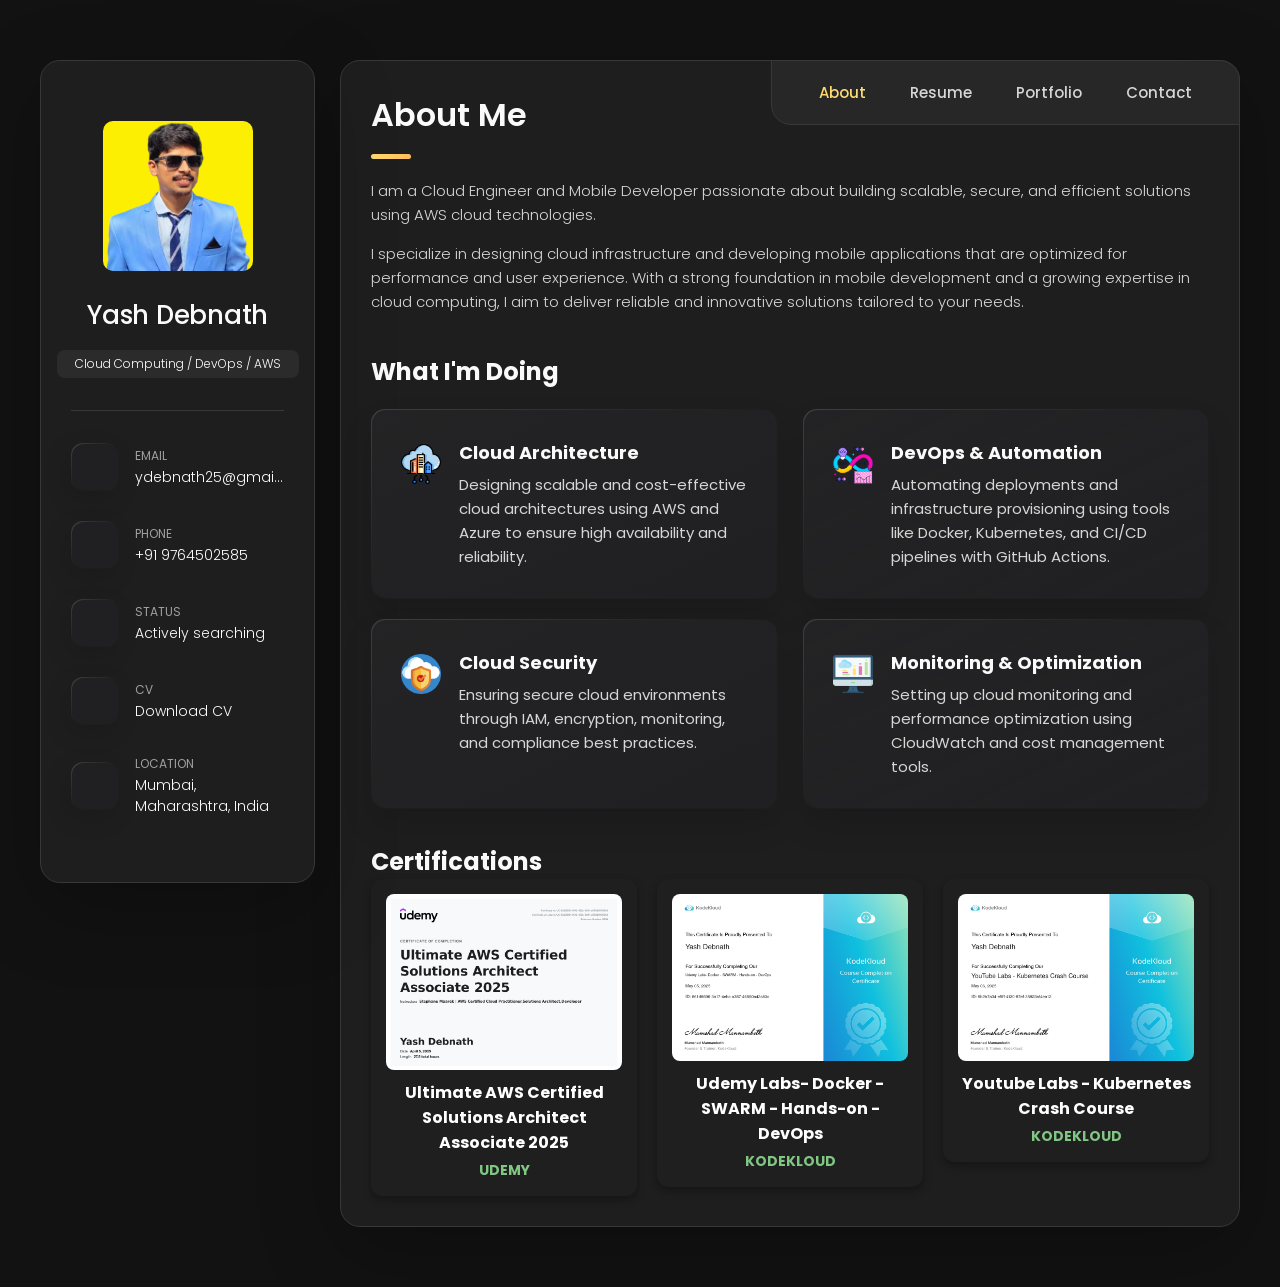
==== commit 7f9bb889: "updates to the portfolio" ====
--- a/index.html
+++ b/index.html
@@ -48,7 +48,7 @@
         <div class="info-content">
           <h1 class="name" title="Yash Debnath">Yash Debnath</h1>
 
-          <p class="title">Cloud Engineer</p>
+          <p class="title">Cloud Computing / DevOps / AWS </p>
         </div>
 
         <button class="info_more-btn" data-sidebar-btn>
@@ -195,9 +195,9 @@
             <button class="navbar-link" data-nav-link>Portfolio</button>
           </li>
 
-          <li class="navbar-item">
+          <!-- <li class="navbar-item">
             <button class="navbar-link" data-nav-link>Blog</button>
-          </li>
+          </li> -->
 
           <li class="navbar-item">
             <button class="navbar-link" data-nav-link>Contact</button>
@@ -251,7 +251,7 @@
               <div class="service-content-box">
                 <h4 class="h4 service-item-title">Cloud Architecture</h4>
                 <p class="service-item-text">
-                  Designing scalable and cost-effective cloud architectures using AWS, Azure, and GCP to ensure high availability and reliability.
+                  Designing scalable and cost-effective cloud architectures using AWS and Azure to ensure high availability and reliability.
                 </p>
               </div>
             </li>
@@ -263,7 +263,7 @@
               <div class="service-content-box">
                 <h4 class="h4 service-item-title">DevOps & Automation</h4>
                 <p class="service-item-text">
-                  Automating deployments and infrastructure provisioning using tools like Terraform, CI/CD pipelines, and GitHub Actions.
+                  Automating deployments and infrastructure provisioning using tools like Docker, Kubernetes, and CI/CD pipelines with GitHub Actions.
                 </p>
               </div>
             </li>
@@ -287,7 +287,7 @@
               <div class="service-content-box">
                 <h4 class="h4 service-item-title">Monitoring & Optimization</h4>
                 <p class="service-item-text">
-                  Setting up cloud monitoring and performance optimization using CloudWatch, Prometheus, and cost management tools.
+                  Setting up cloud monitoring and performance optimization using CloudWatch and cost management tools.
                 </p>
               </div>
             </li>
@@ -316,9 +316,17 @@
         
             <li class="certifications-item">
               <div class="certification-card">
-                <img src="./assets/images/udemy_saa-03_jpg.jpg" alt="Java Programming Certificate" class="certificate-image">
-                <h4 class="certification-title">Ultimate AWS Certified Solutions Architect Associate 2025</h4>
-                <p class="certification-source">UDEMY</p>
+                <img src="./assets/images/docker.jpg" alt="Java Programming Certificate" class="certificate-image">
+                <h4 class="certification-title">Udemy Labs- Docker - SWARM - Hands-on - DevOps</h4>
+                <p class="certification-source">KODEKLOUD</p>
+              </div>
+            </li>
+
+            <li class="certifications-item">
+              <div class="certification-card">
+                <img src="./assets/images/kubernetes.jpg" alt="Java Programming Certificate" class="certificate-image">
+                <h4 class="certification-title">Youtube Labs - Kubernetes Crash Course</h4>
+                <p class="certification-source">KODEKLOUD</p>
               </div>
             </li>
           </ul>
@@ -466,7 +474,7 @@
               </ul>
 
             </li>
-            <li class="timeline-item">
+            <!-- <li class="timeline-item">
               <div class="job-header">
                 <h4 class="h4 timeline-item-title">IDFC First Bank</h4>
                 <span class="job-period">March 2023 - August 2023</span>
@@ -482,7 +490,7 @@
                 <li>Used Git for version control and participated in code reviews</li>
               </ul>
             </li>
-            
+             -->
            
           </ol>
 
@@ -536,65 +544,64 @@
 
         <section class="skill">
 
-          <h3 class="h3 skills-title">My skills</h3>
-
+          <h3 class="h3 skills-title">My Skills</h3>
+        
           <ul class="skills-list content-card">
-
+        
             <li class="skills-item">
-
               <div class="title-wrapper">
-                <h5 class="h5">Certifications</h5>
-                <data value="80">80%</data>
-              </div>
-
+                <h5 class="h5">Linux & Shell Scripting</h5>
+                <data value="50">50%</data>
+              </div>
               <div class="skill-progress-bg">
-                <div class="skill-progress-fill" style="width: 80%;"></div>
-              </div>
-
-            </li>
-
+                <div class="skill-progress-fill" style="width: 50%;"></div>
+              </div>
+            </li>
+        
             <li class="skills-item">
-
               <div class="title-wrapper">
-                <h5 class="h5">Graphic design</h5>
+                <h5 class="h5">Docker & Kubernetes</h5>
+                <data value="75">75%</data>
+              </div>
+              <div class="skill-progress-bg">
+                <div class="skill-progress-fill" style="width: 75%;"></div>
+              </div>
+            </li>
+        
+            <li class="skills-item">
+              <div class="title-wrapper">
+                <h5 class="h5">CI/CD (GitHub Actions)</h5>
                 <data value="70">70%</data>
               </div>
-
               <div class="skill-progress-bg">
                 <div class="skill-progress-fill" style="width: 70%;"></div>
               </div>
-
-            </li>
-
+            </li>
+        
             <li class="skills-item">
-
               <div class="title-wrapper">
-                <h5 class="h5">Branding</h5>
-                <data value="90">90%</data>
-              </div>
-
+                <h5 class="h5">AWS (EC2, S3, IAM)</h5>
+                <data value="65">65%</data>
+              </div>
               <div class="skill-progress-bg">
-                <div class="skill-progress-fill" style="width: 90%;"></div>
-              </div>
-
-            </li>
-
+                <div class="skill-progress-fill" style="width: 65%;"></div>
+              </div>
+            </li>
+        
             <li class="skills-item">
-
               <div class="title-wrapper">
-                <h5 class="h5">WordPress</h5>
-                <data value="50">50%</data>
-              </div>
-
+                <h5 class="h5">Cloud Security Fundamentals</h5>
+                <data value="40">40%</data>
+              </div>
               <div class="skill-progress-bg">
-                <div class="skill-progress-fill" style="width: 50%;"></div>
-              </div>
-
-            </li>
-
+                <div class="skill-progress-fill" style="width: 40%;"></div>
+              </div>
+            </li>
+        
           </ul>
-
+        
         </section>
+        
 
       </article>
 
@@ -608,232 +615,95 @@
         <header>
           <h2 class="h2 article-title">Portfolio</h2>
         </header>
-
+      
         <section class="projects">
-
+      
           <ul class="filter-list">
-
-            <li class="filter-item">
-              <button class="active" data-filter-btn>All</button>
-            </li>
-
-            <li class="filter-item">
-              <button data-filter-btn>Certifications</button>
-            </li>
-
-            <li class="filter-item">
-              <button data-filter-btn>Applications</button>
-            </li>
-
-            <li class="filter-item">
-              <button data-filter-btn>Web development</button>
-            </li>
-
+            <li class="filter-item"><button class="active" data-filter-btn>All</button></li>
+            <li class="filter-item"><button data-filter-btn>Certifications</button></li>
+            <li class="filter-item"><button data-filter-btn>Projects</button></li>
           </ul>
-
+      
           <div class="filter-select-box">
-
             <button class="filter-select" data-select>
-
               <div class="select-value" data-selecct-value>Select category</div>
-
               <div class="select-icon">
                 <ion-icon name="chevron-down"></ion-icon>
               </div>
-
             </button>
-
+      
             <ul class="select-list">
-
-              <li class="select-item">
-                <button data-select-item>All</button>
-              </li>
-
-              <li class="select-item">
-                <button data-select-item>Certifications</button>
-              </li>
-
-              <li class="select-item">
-                <button data-select-item>Applications</button>
-              </li>
-
-              <li class="select-item">
-                <button data-select-item>Web development</button>
-              </li>
-
+              <li class="select-item"><button data-select-item>All</button></li>
+              <li class="select-item"><button data-select-item>Certifications</button></li>
+              <li class="select-item"><button data-select-item>Projects</button></li>
             </ul>
-
           </div>
-
+      
           <ul class="project-list">
-
-            <li class="project-item  active" data-filter-item data-category="web development">
-              <a href="#">
-
+      
+            <!-- Projects -->
+            <li class="project-item active" data-filter-item data-category="projects">
+              <a href="#">
                 <figure class="project-img">
-                  <div class="project-item-icon-box">
-                    <ion-icon name="eye-outline"></ion-icon>
-                  </div>
-
-                  <img src="./assets/images/project-1.jpg" alt="finance" loading="lazy">
-                </figure>
-
-                <h3 class="project-title">Finance</h3>
-
-                <p class="project-category">Web development</p>
-
-              </a>
-            </li>
-
-            <li class="project-item  active" data-filter-item data-category="web development">
-              <a href="#">
-
+                  <div class="project-item-icon-box"><ion-icon name="eye-outline"></ion-icon></div>
+                  <img src="./assets/images/projects/aws_athena_bigdata_project.png" alt="AWS Athena" loading="lazy">
+                </figure>
+                <h3 class="project-title">AWS Athena Big Data Project for Querying COVID-19 Data</h3>
+                <p class="project-category">Projects</p>
+              </a>
+            </li>
+      
+            <li class="project-item active" data-filter-item data-category="projects">
+              <a href="#">
                 <figure class="project-img">
-                  <div class="project-item-icon-box">
-                    <ion-icon name="eye-outline"></ion-icon>
-                  </div>
-
-                  <img src="./assets/images/project-2.png" alt="orizon" loading="lazy">
-                </figure>
-
-                <h3 class="project-title">Orizon</h3>
-
-                <p class="project-category">Web development</p>
-
-              </a>
-            </li>
-
-            <li class="project-item  active" data-filter-item data-category="certifications">
-              <a href="https://www.google.com" target="_blank">
-
+                  <div class="project-item-icon-box"><ion-icon name="eye-outline"></ion-icon></div>
+                  <img src="./assets/images/projects/microservices_architecture.png" alt="Container Orchestration" loading="lazy">
+                </figure>
+                <h3 class="project-title">Deploying Voting App on Kubernetes</h3>
+                <p class="project-category">Projects</p>
+              </a>
+            </li>
+
+            <!-- Certifications -->
+            <li class="project-item active" data-filter-item data-category="certifications">
+              <a href="#">
                 <figure class="project-img">
-                  <div class="project-item-icon-box">
-                    <ion-icon name="eye-outline"></ion-icon>
-                  </div>
-
-                  <img src="./assets/images/project-3.jpg" alt="fundo" loading="lazy">
-                </figure>
-
-                <h3 class="project-title">Fundo</h3>
-
+                  <div class="project-item-icon-box"><ion-icon name="eye-outline"></ion-icon></div>
+                  <img src="./assets/images/udemy_saa-03_jpg.jpg" alt="AWS Certificate" loading="lazy">
+                </figure>
+                <h3 class="project-title">Ultimate AWS Certified Solutions Architect Associate 2025</h3>
                 <p class="project-category">Certifications</p>
-
-              </a>
-            </li>
-
-            <li class="project-item  active" data-filter-item data-category="applications">
-              <a href="#">
-
+              </a>
+            </li>
+      
+            <li class="project-item active" data-filter-item data-category="certifications">
+              <a href="#">
                 <figure class="project-img">
-                  <div class="project-item-icon-box">
-                    <ion-icon name="eye-outline"></ion-icon>
-                  </div>
-
-                  <img src="./assets/images/project-4.png" alt="brawlhalla" loading="lazy">
-                </figure>
-
-                <h3 class="project-title">Brawlhalla</h3>
-
-                <p class="project-category">Applications</p>
-
-              </a>
-            </li>
-
-            <li class="project-item  active" data-filter-item data-category="certifications">
-              <a href="#">
-
+                  <div class="project-item-icon-box"><ion-icon name="eye-outline"></ion-icon></div>
+                  <img src="./assets/images/docker.jpg" alt="Docker Lab" loading="lazy">
+                </figure>
+                <h3 class="project-title">Udemy Labs - Docker SWARM - Hands-on DevOps</h3>
+                <p class="project-category">Certifications</p>
+              </a>
+            </li>
+      
+            <li class="project-item active" data-filter-item data-category="certifications">
+              <a href="#">
                 <figure class="project-img">
-                  <div class="project-item-icon-box">
-                    <ion-icon name="eye-outline"></ion-icon>
-                  </div>
-
-                  <img src="./assets/images/project-5.png" alt="dsm." loading="lazy">
-                </figure>
-
-                <h3 class="project-title">DSM.</h3>
-
+                  <div class="project-item-icon-box"><ion-icon name="eye-outline"></ion-icon></div>
+                  <img src="./assets/images/kubernetes.jpg" alt="Kubernetes Crash Course" loading="lazy">
+                </figure>
+                <h3 class="project-title">YouTube Labs - Kubernetes Crash Course</h3>
                 <p class="project-category">Certifications</p>
-
-              </a>
-            </li>
-
-            <li class="project-item  active" data-filter-item data-category="certifications">
-              <a href="#">
-
-                <figure class="project-img">
-                  <div class="project-item-icon-box">
-                    <ion-icon name="eye-outline"></ion-icon>
-                  </div>
-
-                  <img src="./assets/images/project-6.png" alt="metaspark" loading="lazy">
-                </figure>
-
-                <h3 class="project-title">MetaSpark</h3>
-
-                <p class="project-category">Certifications</p>
-
-              </a>
-            </li>
-
-            <li class="project-item  active" data-filter-item data-category="web development">
-              <a href="#">
-
-                <figure class="project-img">
-                  <div class="project-item-icon-box">
-                    <ion-icon name="eye-outline"></ion-icon>
-                  </div>
-
-                  <img src="./assets/images/project-7.png" alt="summary" loading="lazy">
-                </figure>
-
-                <h3 class="project-title">Summary</h3>
-
-                <p class="project-category">Web development</p>
-
-              </a>
-            </li>
-
-            <li class="project-item  active" data-filter-item data-category="applications">
-              <a href="#">
-
-                <figure class="project-img">
-                  <div class="project-item-icon-box">
-                    <ion-icon name="eye-outline"></ion-icon>
-                  </div>
-
-                  <img src="./assets/images/project-8.jpg" alt="task manager" loading="lazy">
-                </figure>
-
-                <h3 class="project-title">Task Manager</h3>
-
-                <p class="project-category">Applications</p>
-
-              </a>
-            </li>
-
-            <li class="project-item  active" data-filter-item data-category="web development">
-              <a href="#">
-
-                <figure class="project-img">
-                  <div class="project-item-icon-box">
-                    <ion-icon name="eye-outline"></ion-icon>
-                  </div>
-
-                  <img src="./assets/images/project-9.png" alt="arrival" loading="lazy">
-                </figure>
-
-                <h3 class="project-title">Arrival</h3>
-
-                <p class="project-category">Web development</p>
-
-              </a>
-            </li>
-
+              </a>
+            </li>
+      
           </ul>
-
+      
         </section>
-
+      
       </article>
+      
 
 <!-- [base64] -->
 
@@ -843,7 +713,7 @@
         - #BLOG
       -->
 
-      <article class="blog" data-page="blog">
+      <!-- <article class="blog" data-page="blog">
 
         <header>
           <h2 class="h2 article-title">Blog</h2>
@@ -1025,7 +895,7 @@
 
         </section>
 
-      </article>
+      </article> -->
 
 
 
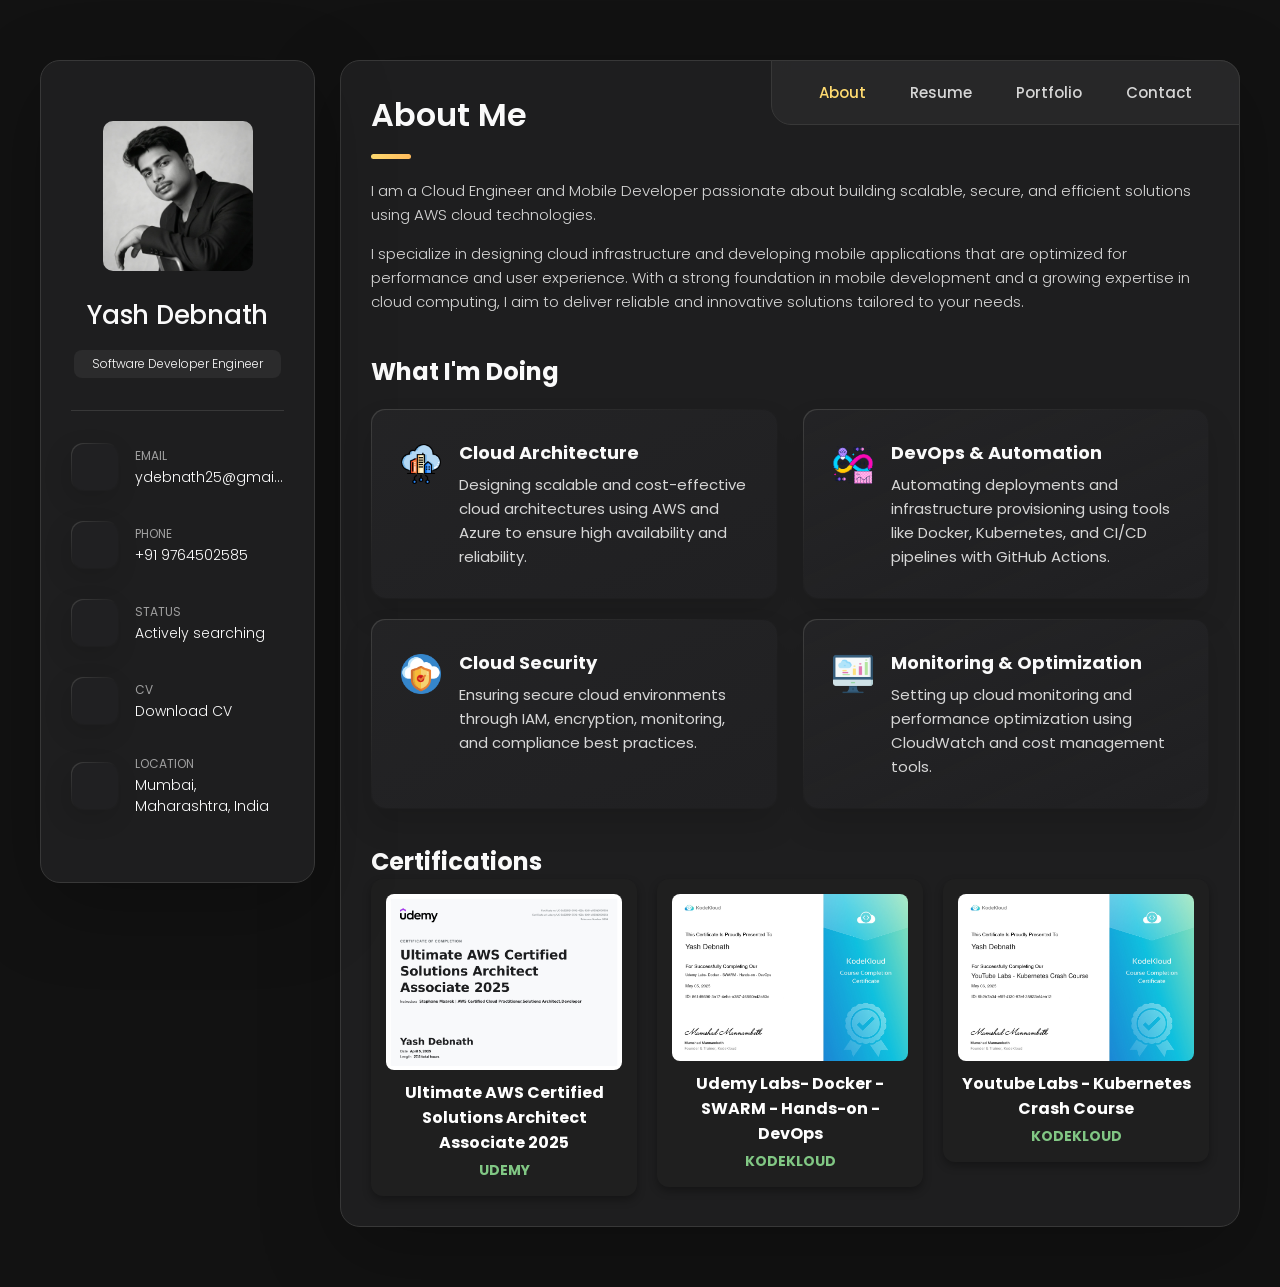
==== commit ebe4c139: "updated profile photo" ====
--- a/index.html
+++ b/index.html
@@ -42,13 +42,13 @@
       <div class="sidebar-info">
 
         <figure class="avatar-box">
-          <img src="./assets/images/yash_profile.png" alt="Yash Debnath" width="80">
+          <img src="./assets/images/yash_profile2.jpg" alt="Yash Debnath">
         </figure>
 
         <div class="info-content">
           <h1 class="name" title="Yash Debnath">Yash Debnath</h1>
 
-          <p class="title">Cloud Computing / DevOps / AWS </p>
+          <p class="title">Software Developer Engineer</p>
         </div>
 
         <button class="info_more-btn" data-sidebar-btn>
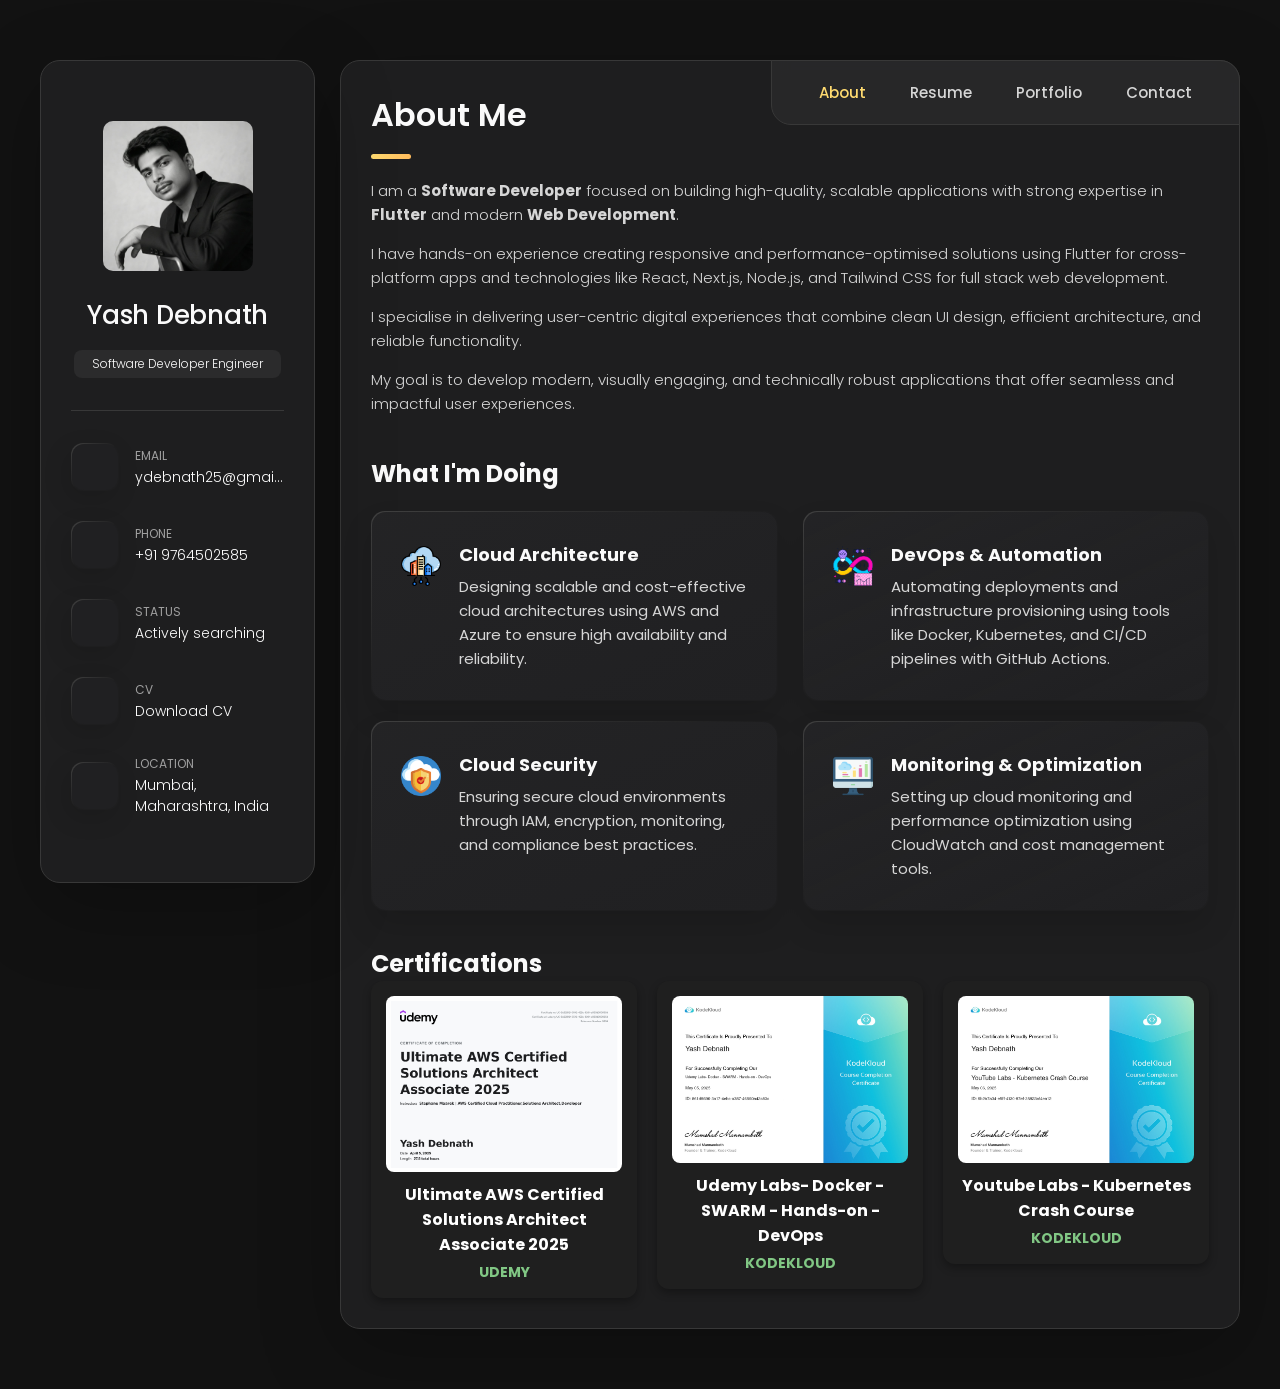
==== commit 27656c24: "updated description" ====
--- a/index.html
+++ b/index.html
@@ -157,6 +157,12 @@
               <ion-icon name="logo-facebook"></ion-icon>
             </a>
           </li>
+
+          <li class="social-item">
+            <a href="https://www.instagram.com/yashh.xxv/" class="social-link" target="_blank">
+              <ion-icon name="logo-instagram"></ion-icon>
+            </a>
+          </li>
           
 
         </ul>
@@ -222,13 +228,14 @@
         </header>
 
        <section class="about-text">
-  <p>
-    I am a Cloud Engineer and Mobile Developer passionate about building scalable, secure, and efficient solutions using AWS cloud technologies.
-  </p>
-
-  <p>
-    I specialize in designing cloud infrastructure and developing mobile applications that are optimized for performance and user experience. With a strong foundation in mobile development and a growing expertise in cloud computing, I aim to deliver reliable and innovative solutions tailored to your needs.
-  </p>
+  <p>I am a <strong>Software Developer</strong> focused on building high-quality, scalable applications with strong expertise in <strong>Flutter</strong> and modern <strong>Web Development</strong>.</p>
+
+  <p>I have hands-on experience creating responsive and performance-optimised solutions using Flutter for cross-platform apps and technologies like React, Next.js, Node.js, and Tailwind CSS for full stack web development.</p>
+
+  <p>I specialise in delivering user-centric digital experiences that combine clean UI design, efficient architecture, and reliable functionality.</p>
+
+  <p>My goal is to develop modern, visually engaging, and technically robust applications that offer seamless and impactful user experiences.</p>
+
 </section>
 
         </section>
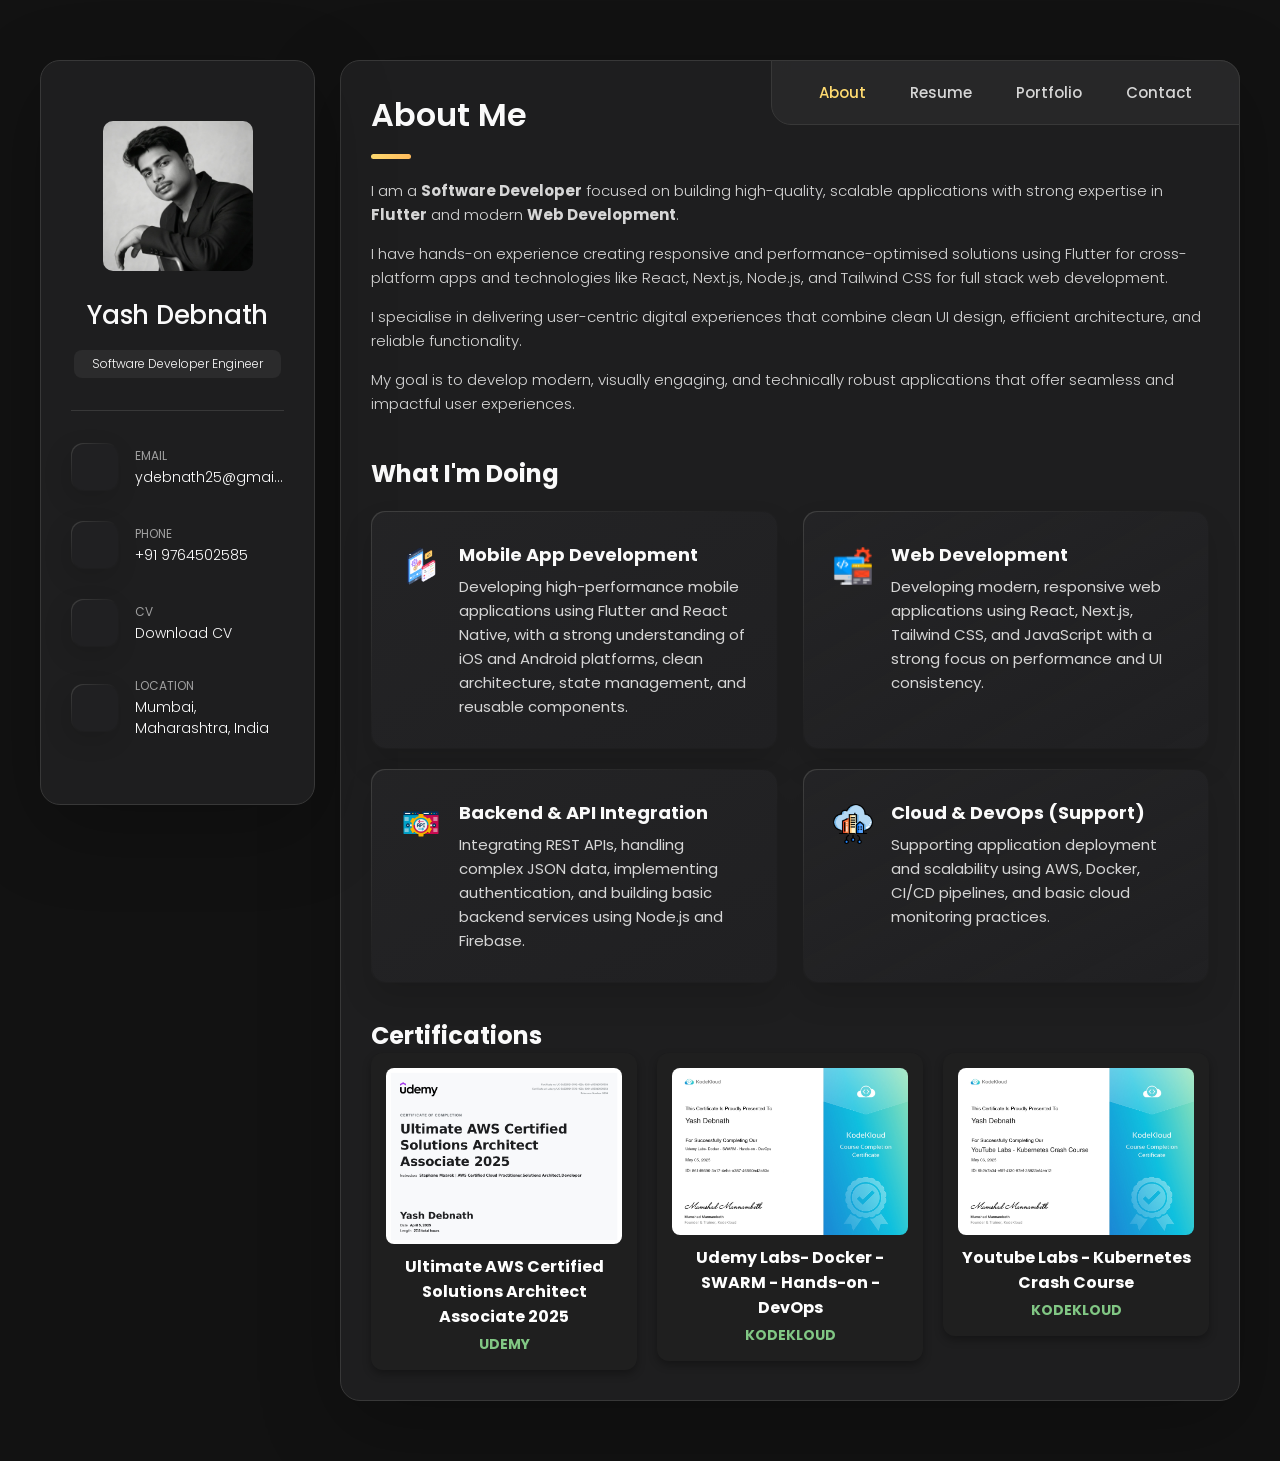
==== commit 731e4086: "Reworked" ====
--- a/index.html
+++ b/index.html
@@ -93,7 +93,7 @@
 
           </li>
 
-          <li class="contact-item">
+          <!-- <li class="contact-item">
             <div class="icon-box">
               <ion-icon name="calendar-outline"></ion-icon>
             </div>
@@ -101,7 +101,7 @@
               <p class="contact-title">Status</p>
               <time datetime="2025-04-24">Actively searching</time>
             </div>
-          </li>
+          </li> -->
           
           <li class="contact-item">
             <div class="icon-box">
@@ -171,10 +171,6 @@
 
     </aside>
 
-
-
-
-
     <!--
       - #main-content
     -->
@@ -213,10 +209,6 @@
 
       </nav>
 
-
-
-
-
       <!--
         - #ABOUT
       -->
@@ -236,7 +228,7 @@
 
   <p>My goal is to develop modern, visually engaging, and technically robust applications that offer seamless and impactful user experiences.</p>
 
-</section>
+        </section>
 
         </section>
 
@@ -245,63 +237,67 @@
           - service
         -->
 
-        <section class="service">
-
-          <h3 class="h3 service-title">What I'm Doing</h3>
-        
-          <ul class="service-list">
-        
-            <li class="service-item">
-              <div class="service-icon-box">
-                <img src="./assets/images/logo/cloud_architecture.png" alt="Cloud architecture icon" width="40">
-              </div>
-              <div class="service-content-box">
-                <h4 class="h4 service-item-title">Cloud Architecture</h4>
-                <p class="service-item-text">
-                  Designing scalable and cost-effective cloud architectures using AWS and Azure to ensure high availability and reliability.
-                </p>
-              </div>
-            </li>
-        
-            <li class="service-item">
-              <div class="service-icon-box">
-                <img src="./assets/images/logo/devops.png" alt="DevOps icon" width="40">
-              </div>
-              <div class="service-content-box">
-                <h4 class="h4 service-item-title">DevOps & Automation</h4>
-                <p class="service-item-text">
-                  Automating deployments and infrastructure provisioning using tools like Docker, Kubernetes, and CI/CD pipelines with GitHub Actions.
-                </p>
-              </div>
-            </li>
-        
-            <li class="service-item">
-              <div class="service-icon-box">
-                <img src="./assets/images/logo/cloud_security.png" alt="Cloud security icon" width="40">
-              </div>
-              <div class="service-content-box">
-                <h4 class="h4 service-item-title">Cloud Security</h4>
-                <p class="service-item-text">
-                  Ensuring secure cloud environments through IAM, encryption, monitoring, and compliance best practices.
-                </p>
-              </div>
-            </li>
-        
-            <li class="service-item">
-              <div class="service-icon-box">
-                <img src="./assets/images/logo/cloud_monitor.png" alt="Monitoring icon" width="40">
-              </div>
-              <div class="service-content-box">
-                <h4 class="h4 service-item-title">Monitoring & Optimization</h4>
-                <p class="service-item-text">
-                  Setting up cloud monitoring and performance optimization using CloudWatch and cost management tools.
-                </p>
-              </div>
-            </li>
-        
-          </ul>
-        
-        </section>
+       <section class="service">
+
+  <h3 class="h3 service-title">What I'm Doing</h3>
+
+  <ul class="service-list">
+
+    <!-- Mobile App Development -->
+    <li class="service-item">
+      <div class="service-icon-box">
+        <img src="./assets/images/logo/mobile-dev.png" alt="Mobile development icon" width="40">
+      </div>
+      <div class="service-content-box">
+        <h4 class="h4 service-item-title">Mobile App Development</h4>
+        <p class="service-item-text">
+          Developing high-performance mobile applications using Flutter and React Native, with a strong understanding of iOS and Android platforms, clean architecture, state management, and reusable components.
+        </p>
+      </div>
+    </li>
+
+    <!-- Web Development -->
+    <li class="service-item">
+      <div class="service-icon-box">
+        <img src="./assets/images/logo/web-dev.png" alt="Web development icon" width="40">
+      </div>
+      <div class="service-content-box">
+        <h4 class="h4 service-item-title">Web Development</h4>
+        <p class="service-item-text">
+          Developing modern, responsive web applications using React, Next.js, Tailwind CSS, and JavaScript with a strong focus on performance and UI consistency.
+        </p>
+      </div>
+    </li>
+
+    <!-- Backend & API Integration -->
+    <li class="service-item">
+      <div class="service-icon-box">
+        <img src="./assets/images/logo/backend.png" alt="Backend icon" width="40">
+      </div>
+      <div class="service-content-box">
+        <h4 class="h4 service-item-title">Backend & API Integration</h4>
+        <p class="service-item-text">
+          Integrating REST APIs, handling complex JSON data, implementing authentication, and building basic backend services using Node.js and Firebase.
+        </p>
+      </div>
+    </li>
+
+    <!-- Cloud & DevOps (Supportive, not dominant) -->
+    <li class="service-item">
+      <div class="service-icon-box">
+        <img src="./assets/images/logo/cloud_architecture.png" alt="Cloud icon" width="40">
+      </div>
+      <div class="service-content-box">
+        <h4 class="h4 service-item-title">Cloud & DevOps (Support)</h4>
+        <p class="service-item-text">
+          Supporting application deployment and scalability using AWS, Docker, CI/CD pipelines, and basic cloud monitoring practices.
+        </p>
+      </div>
+    </li>
+
+  </ul>
+
+</section>
         
 
 
@@ -438,179 +434,169 @@
 
       </article>
 
-
-
-
-
       <!--
         - #RESUME
       -->
 
-      <article class="resume" data-page="resume">
-
-        <header>
-          <h2 class="h2 article-title">Resume</h2>
-        </header>
-        <section class="timeline">
-
-          <div class="title-wrapper">
-            <div class="icon-box">
-              <ion-icon name="book-outline"></ion-icon>
-            </div>
-
-            <h3 class="h3">Experience</h3>
-          </div>
-
-          <ol class="timeline-list">
-
-            <li class="timeline-item">
-
-              <div class="job-header">
-                <h4 class="h4 timeline-item-title">Sai Ashirwad Informatia</h4>
-                <span class="job-period">May 2024 - March 2025</span>
-              </div>
-            
-              <h6 class="font-normal">Software Developer Associate - Flutter Developer</h6>
-
-              <ul class="timeline-text">
-                <li>Developed and maintained responsive mobile apps using Flutter for Android platforms</li>
-                <li>Integrated REST APIs and third-party SDKs for enhanced app functionality</li>
-                <li>Collaborated with UI/UX designers to implement intuitive user interfaces</li>
-                <li>Performed unit testing and debugging to ensure high performance</li>
-                <li>Used Git for version control and participated in code reviews</li>
-              </ul>
-
-            </li>
-            <!-- <li class="timeline-item">
-              <div class="job-header">
-                <h4 class="h4 timeline-item-title">IDFC First Bank</h4>
-                <span class="job-period">March 2023 - August 2023</span>
-              </div>
-            
-              <h6 class="font-normal">Sales Manager - Consumer Durable Loan</h6>
-            
-              <ul class="timeline-text">
-                <li>Developed and maintained responsive mobile apps using Flutter for Android platforms</li>
-                <li>Integrated REST APIs and third-party SDKs for enhanced app functionality</li>
-                <li>Collaborated with UI/UX designers to implement intuitive user interfaces</li>
-                <li>Performed unit testing and debugging to ensure high performance</li>
-                <li>Used Git for version control and participated in code reviews</li>
-              </ul>
-            </li>
-             -->
-           
-          </ol>
-
-        </section>
-        <section class="timeline">
-
-          <div class="title-wrapper">
-            <div class="icon-box">
-              <ion-icon name="book-outline"></ion-icon>
-            </div>
-
-            <h3 class="h3">Education</h3>
-          </div>
-
-          <ol class="timeline-list">
-
-            <li class="timeline-item">
-              <div class="job-header">
-                <h4 class="h4 timeline-item-title">Annasaheb Vartak College</h4>
-                <span class="job-period">2021 - 2024</span>
-              </div>
-              <p class="timeline-text">
-                Bachelor of Science, Computer Science<br>
-                
-              </p>
-              <p class="timeline-text">
-               8.45 CGPA <br>
-              </p>
-
-            </li>
-
-            <li class="timeline-item">
-              <div class="job-header">
-                <h4 class="h4 timeline-item-title">Vidyavikasini Junior College</h4>
-                <span class="job-period">2019 - 2021</span>
-              </div>
-              <p class="timeline-text">
-                Higher Secondary Certificate (HSC)
-              </p>
-              <p class="timeline-text">
-                86.00 %<br>
-               </p>
-            </li>
-            
-
-          </ol>
-
-        </section>
-
-    
-
-        <section class="skill">
-
-          <h3 class="h3 skills-title">My Skills</h3>
-        
-          <ul class="skills-list content-card">
-        
-            <li class="skills-item">
-              <div class="title-wrapper">
-                <h5 class="h5">Linux & Shell Scripting</h5>
-                <data value="50">50%</data>
-              </div>
-              <div class="skill-progress-bg">
-                <div class="skill-progress-fill" style="width: 50%;"></div>
-              </div>
-            </li>
-        
-            <li class="skills-item">
-              <div class="title-wrapper">
-                <h5 class="h5">Docker & Kubernetes</h5>
-                <data value="75">75%</data>
-              </div>
-              <div class="skill-progress-bg">
-                <div class="skill-progress-fill" style="width: 75%;"></div>
-              </div>
-            </li>
-        
-            <li class="skills-item">
-              <div class="title-wrapper">
-                <h5 class="h5">CI/CD (GitHub Actions)</h5>
-                <data value="70">70%</data>
-              </div>
-              <div class="skill-progress-bg">
-                <div class="skill-progress-fill" style="width: 70%;"></div>
-              </div>
-            </li>
-        
-            <li class="skills-item">
-              <div class="title-wrapper">
-                <h5 class="h5">AWS (EC2, S3, IAM)</h5>
-                <data value="65">65%</data>
-              </div>
-              <div class="skill-progress-bg">
-                <div class="skill-progress-fill" style="width: 65%;"></div>
-              </div>
-            </li>
-        
-            <li class="skills-item">
-              <div class="title-wrapper">
-                <h5 class="h5">Cloud Security Fundamentals</h5>
-                <data value="40">40%</data>
-              </div>
-              <div class="skill-progress-bg">
-                <div class="skill-progress-fill" style="width: 40%;"></div>
-              </div>
-            </li>
-        
-          </ul>
-        
-        </section>
-        
-
-      </article>
+    <article class="resume" data-page="resume">
+
+  <!-- ===== HEADER ===== -->
+  <header>
+    <h2 class="h2 article-title">Resume</h2>
+  </header>
+
+  <!-- ===== EXPERIENCE ===== -->
+  <section class="timeline">
+
+    <div class="title-wrapper">
+      <div class="icon-box">
+        <ion-icon name="book-outline"></ion-icon>
+      </div>
+      <h3 class="h3">Experience</h3>
+    </div>
+
+    <ol class="timeline-list">
+
+      <!-- Sai Ashirwad Informatia -->
+      <li class="timeline-item">
+        <div class="job-header">
+          <h4 class="h4 timeline-item-title">Sai Ashirwad Informatia</h4>
+          <span class="job-period">May 2024 – March 2025</span>
+        </div>
+
+        <h6 class="font-normal">Software Developer Associate (Flutter)</h6>
+
+        <ul class="timeline-text">
+          <li>Delivered 3 Flutter mobile apps (95%+ crash-free) and 2 Flutter PWA apps for pharma clients, increasing engagement by 60%.</li>
+          <li>Integrated REST APIs, handled complex JSON parsing, and implemented offline caching using Hive.</li>
+          <li>Resolved 15+ staging and pre-production issues through testing, monitoring, and performance optimization.</li>
+        </ul>
+      </li>
+
+      <!-- Appdid Infotech -->
+      <li class="timeline-item">
+        <div class="job-header">
+          <h4 class="h4 timeline-item-title">Appdid Infotech</h4>
+          <span class="job-period">September 2025 – October 2025</span>
+        </div>
+
+        <h6 class="font-normal">Flutter Developer</h6>
+
+        <ul class="timeline-text">
+          <li>Developed <strong>Zappy Rider</strong>, a Flutter-based delivery application inspired by Zomato Rider.</li>
+          <li>Collaborated with UI/UX teams and integrated REST APIs using GetX state management.</li>
+          <li>Improved navigation flow and reduced UI bugs through iterative testing.</li>
+        </ul>
+      </li>
+
+      <!-- Bonum Edsigns LLP -->
+      <li class="timeline-item">
+        <div class="job-header">
+          <h4 class="h4 timeline-item-title">Bonum Edsigns LLP</h4>
+          <span class="job-period">November 2025 – Present</span>
+        </div>
+
+        <h6 class="font-normal">Software Developer</h6>
+
+        <ul class="timeline-text">
+          <li>Developed 3 Flutter applications under the <strong>Onetwo9</strong> ecosystem using Provider-based modular architecture.</li>
+          <li>Built responsive web frontends using <strong>React, Tailwind CSS, and JavaScript</strong>.</li>
+          <li>Created reusable React components, handled DOM manipulation, and assisted with <strong>Node.js (basic)</strong> backend integration.</li>
+        </ul>
+      </li>
+
+    </ol>
+  </section>
+
+  <!-- ===== EDUCATION ===== -->
+  <section class="timeline">
+
+    <div class="title-wrapper">
+      <div class="icon-box">
+        <ion-icon name="school-outline"></ion-icon>
+      </div>
+      <h3 class="h3">Education</h3>
+    </div>
+
+    <ol class="timeline-list">
+
+      <li class="timeline-item">
+        <div class="job-header">
+          <h4 class="h4 timeline-item-title">Annasaheb Vartak College</h4>
+          <span class="job-period">2021 – 2024</span>
+        </div>
+        <p class="timeline-text">Bachelor of Science – Computer Science</p>
+        <p class="timeline-text">CGPA: 8.45</p>
+      </li>
+
+      <li class="timeline-item">
+        <div class="job-header">
+          <h4 class="h4 timeline-item-title">Vidyavikasini Junior College</h4>
+          <span class="job-period">2019 – 2021</span>
+        </div>
+        <p class="timeline-text">Higher Secondary Certificate (HSC)</p>
+        <p class="timeline-text">Percentage: 86%</p>
+      </li>
+
+    </ol>
+  </section>
+
+  <!-- ===== SKILLS ===== -->
+  <section class="skill">
+
+    <h3 class="h3 skills-title">My Skills</h3>
+
+    <ul class="skills-list content-card">
+
+      <li class="skills-item">
+        <h5 class="h5">Mobile Development</h5>
+        <p class="timeline-text">Flutter, Flutter PWA</p>
+      </li>
+
+      <li class="skills-item">
+        <h5 class="h5">Web Development</h5>
+        <p class="timeline-text">React, Tailwind CSS, JavaScript, DOM Manipulation, HTML, CSS</p>
+      </li>
+
+      <li class="skills-item">
+        <h5 class="h5">State Management</h5>
+        <p class="timeline-text">Provider, BLoC, GetX</p>
+      </li>
+
+      <li class="skills-item">
+        <h5 class="h5">Languages</h5>
+        <p class="timeline-text">Dart, JavaScript</p>
+      </li>
+
+      <li class="skills-item">
+        <h5 class="h5">API & Networking</h5>
+        <p class="timeline-text">REST APIs, JSON Parsing, HTTP</p>
+      </li>
+
+      <li class="skills-item">
+        <h5 class="h5">Architecture</h5>
+        <p class="timeline-text">MVC, Clean Architecture</p>
+      </li>
+
+      <li class="skills-item">
+        <h5 class="h5">Backend (Basic)</h5>
+        <p class="timeline-text">Node.js, Firebase (Auth, Firestore, Storage, Push Notifications)</p>
+      </li>
+
+      <li class="skills-item">
+        <h5 class="h5">Database</h5>
+        <p class="timeline-text">Hive, Shared Preferences, MySQL (Basics)</p>
+      </li>
+
+      <li class="skills-item">
+        <h5 class="h5">UI / UX</h5>
+        <p class="timeline-text">Material Design, Cupertino, Responsive Design, Animations (Basic)</p>
+      </li>
+
+    </ul>
+  </section>
+
+</article>
 
 <!-- [base64] -->
       <!--
@@ -650,6 +636,50 @@
       
             <!-- Projects -->
             <li class="project-item active" data-filter-item data-category="projects">
+              <a href="https://sasa-eshop-gkklulc26-yashdebnaths-projects.vercel.app/">
+                <figure class="project-img">
+                  <div class="project-item-icon-box"><ion-icon name="eye-outline"></ion-icon></div>
+                  <img src="./assets/images/projects/sasa-web.png" alt="SASA E-Shop" loading="lazy">
+                </figure>
+                <h3 class="project-title">SASA E-Shop - Online Beauty Shop</h3>
+                <p class="project-category">Projects</p>
+              </a>
+            </li>
+            
+            <li class="project-item active" data-filter-item data-category="projects">
+              <a href="https://hjmr-ind.vercel.app/">
+                <figure class="project-img">
+                  <div class="project-item-icon-box"><ion-icon name="eye-outline"></ion-icon></div>
+                  <img src="./assets/images/projects/hjmr-web.png" alt="HJMR Industries" loading="lazy">
+                </figure>
+                <h3 class="project-title">HJMR Industires Website -  Mop Manufacturers</h3>
+                <p class="project-category">Projects</p>
+              </a>
+            </li>
+
+            <li class="project-item active" data-filter-item data-category="projects">
+              <a href="https://play.google.com/store/apps/details?id=com.saiashirwad.games.playWiseKids&pcampaignid=web_share">
+                <figure class="project-img">
+                  <div class="project-item-icon-box"><ion-icon name="eye-outline"></ion-icon></div>
+                  <img src="./assets/images/projects/playwise-kids-app.webp" alt="PlayWise Kids" loading="lazy">
+                </figure>
+                <h3 class="project-title">PlayWise Kids Learning App</h3>
+                <p class="project-category">Projects</p>
+              </a>
+            </li>
+
+            <li class="project-item active" data-filter-item data-category="projects">
+              <a href="https://play.google.com/store/apps/details?id=com.saiashirwad.hscore.bluetooth.hscoreCalculator&pcampaignid=web_share">
+                <figure class="project-img">
+                  <div class="project-item-icon-box"><ion-icon name="eye-outline"></ion-icon></div>
+                  <img src="./assets/images/projects/hscore-app.png" alt="Hscore App" loading="lazy">
+                </figure>
+                <h3 class="project-title">Hscore Application</h3>
+                <p class="project-category">Projects</p>
+              </a>
+            </li>
+
+            <li class="project-item active" data-filter-item data-category="projects">
               <a href="#">
                 <figure class="project-img">
                   <div class="project-item-icon-box"><ion-icon name="eye-outline"></ion-icon></div>
@@ -930,20 +960,39 @@
 
           <!-- <h3 class="h3 form-title">Contact Form</h3> -->
 
-          <form action="#" class="form" data-form>
-
-            <div class="input-wrapper">
-              <input type="text" name="fullname" class="form-input" placeholder="Full name" required data-form-input>
-
-              <input type="email" name="email" class="form-input" placeholder="Email address" required data-form-input>
-            </div>
-
-            <textarea name="message" class="form-input" placeholder="Your Message" required data-form-input></textarea>
-
-            <button class="form-btn" type="submit" disabled data-form-btn>
-              <ion-icon name="paper-plane"></ion-icon>
-              <span>Send Message</span>
-            </button>
+          <form class="form" data-form>
+
+  <div class="input-wrapper">
+    <input type="text"
+           class="form-input"
+           placeholder="Full name"
+           required
+           data-form-input
+           data-name>
+
+    <input type="email"
+           class="form-input"
+           placeholder="Email address"
+           required
+           data-form-input
+           data-email>
+  </div>
+
+  <textarea class="form-input"
+            placeholder="Your Message"
+            required
+            data-form-input
+            data-message></textarea>
+
+  <button class="form-btn"
+          type="submit"
+          disabled
+          data-form-btn>
+    <ion-icon name="paper-plane"></ion-icon>
+    <span>Send Message</span>
+  </button>
+
+</form>
 
           </form>
 
@@ -958,17 +1007,17 @@
 
 
 
-
-
+  <!--
+  email js link
+  -->
+  <script src="https://cdn.jsdelivr.net/npm/@emailjs/browser@4/dist/email.min.js"></script>
+  <script>
+    emailjs.init("yfW-1wjHS9pvaaGpD");
+  </script>
   <!--
     - custom js link
   -->
   <script src="./assets/js/script.js"></script>
-
-  <!--
-  email js link
-  -->
-  <script type="text/javascript" src="https://cdn.emailjs.com/dist/email.min.js"></script>
 
 
   <!--
